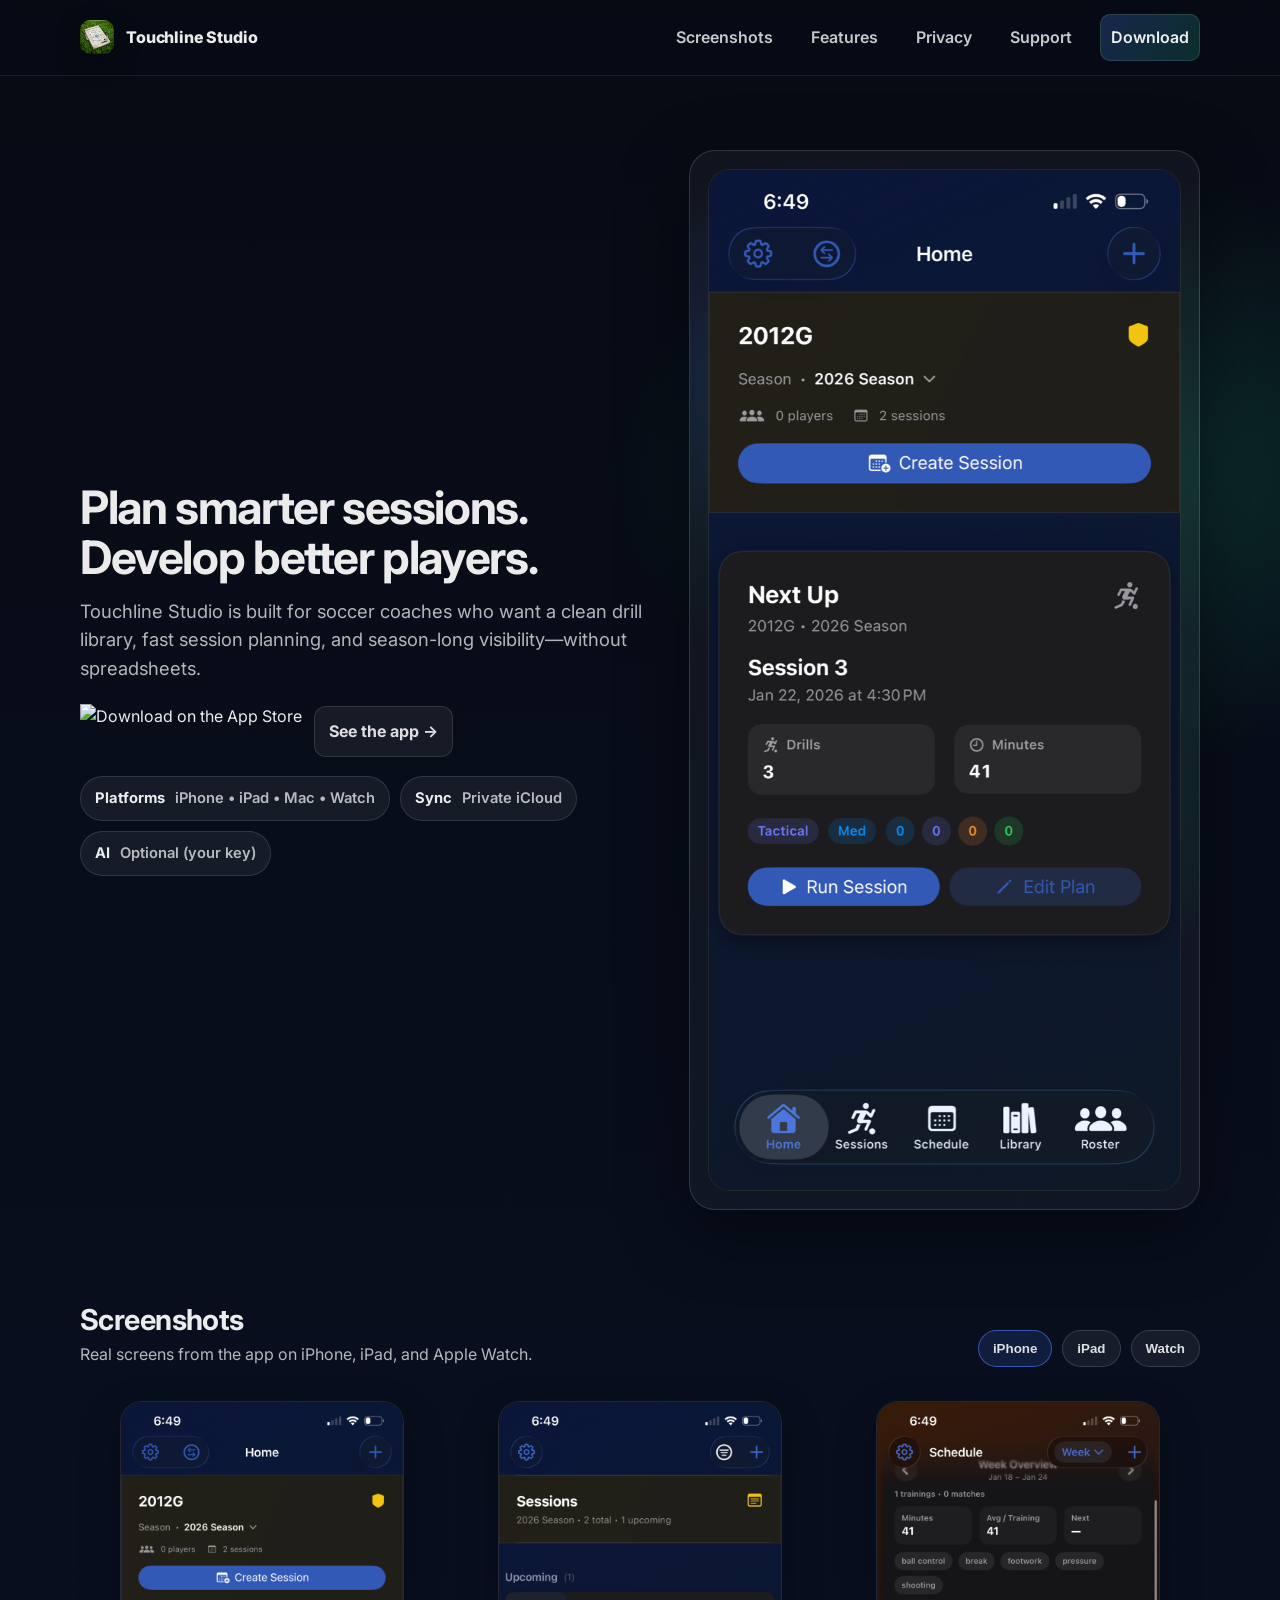
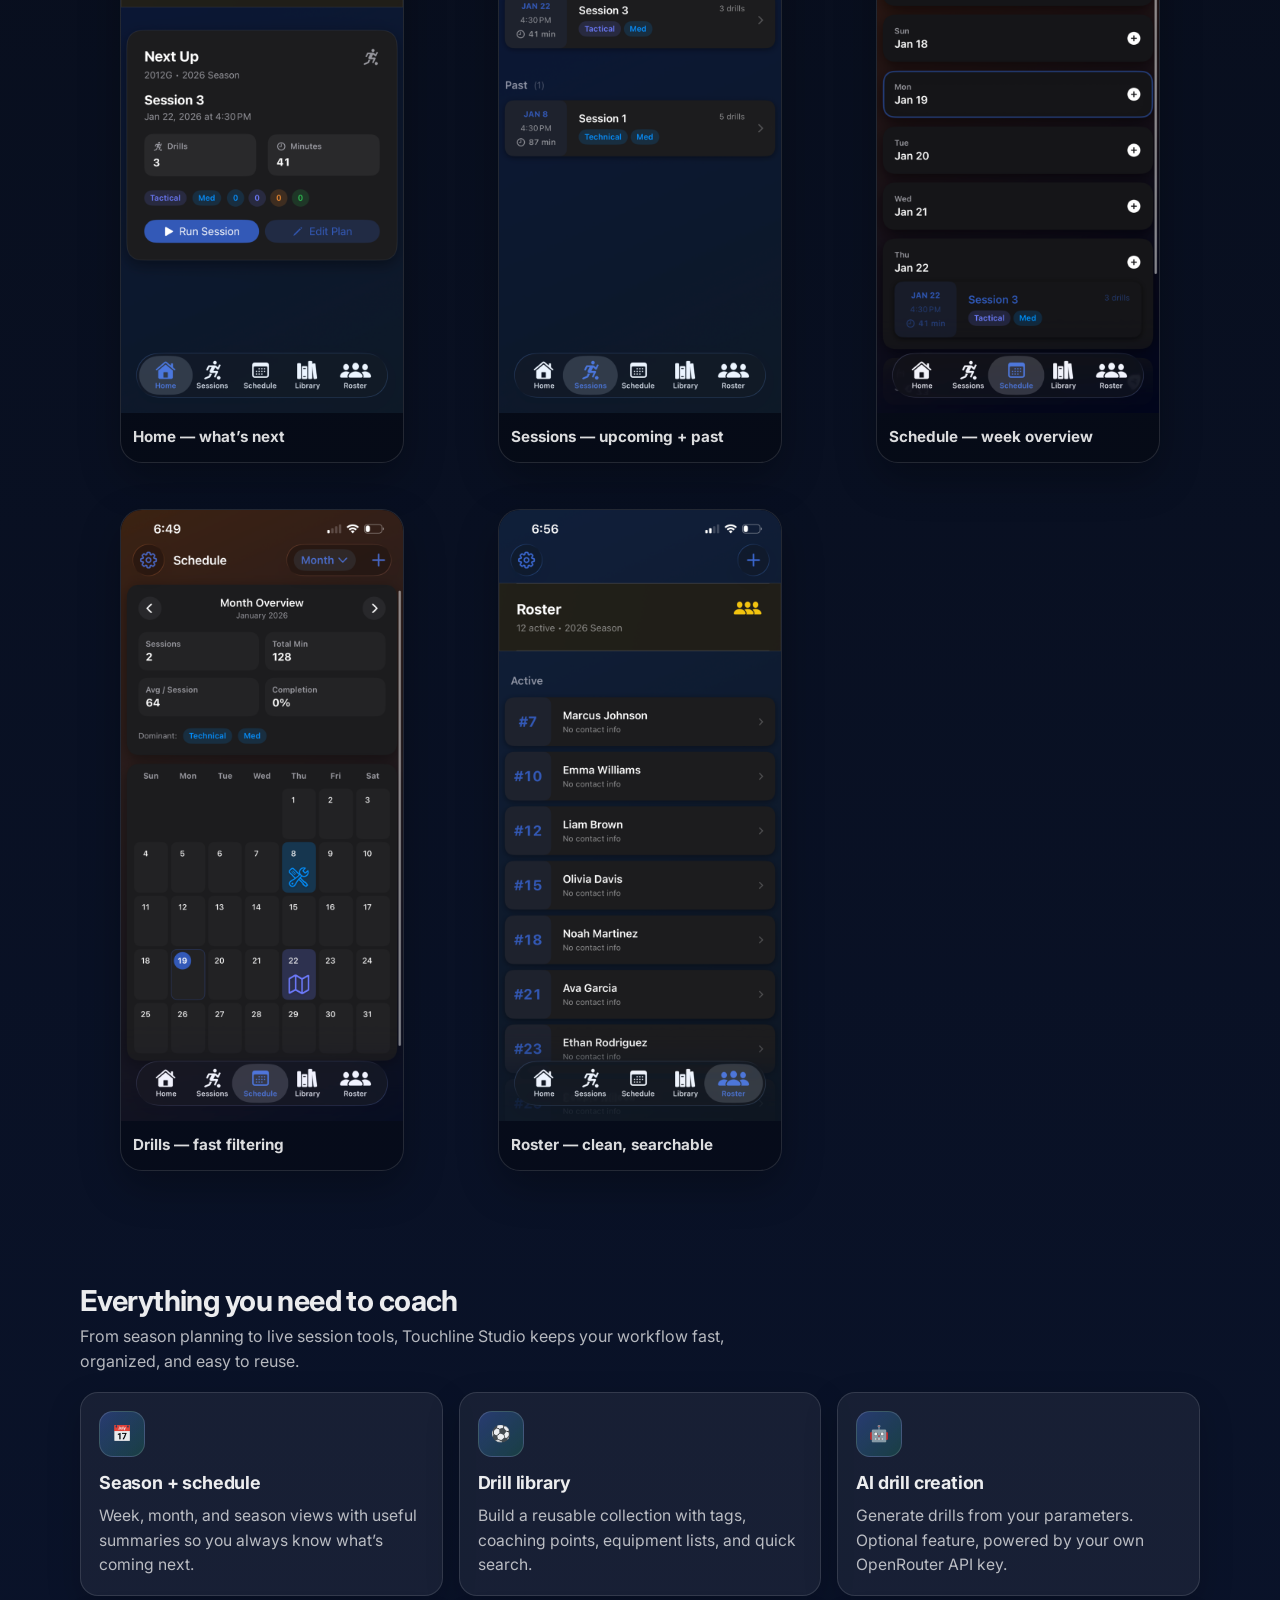
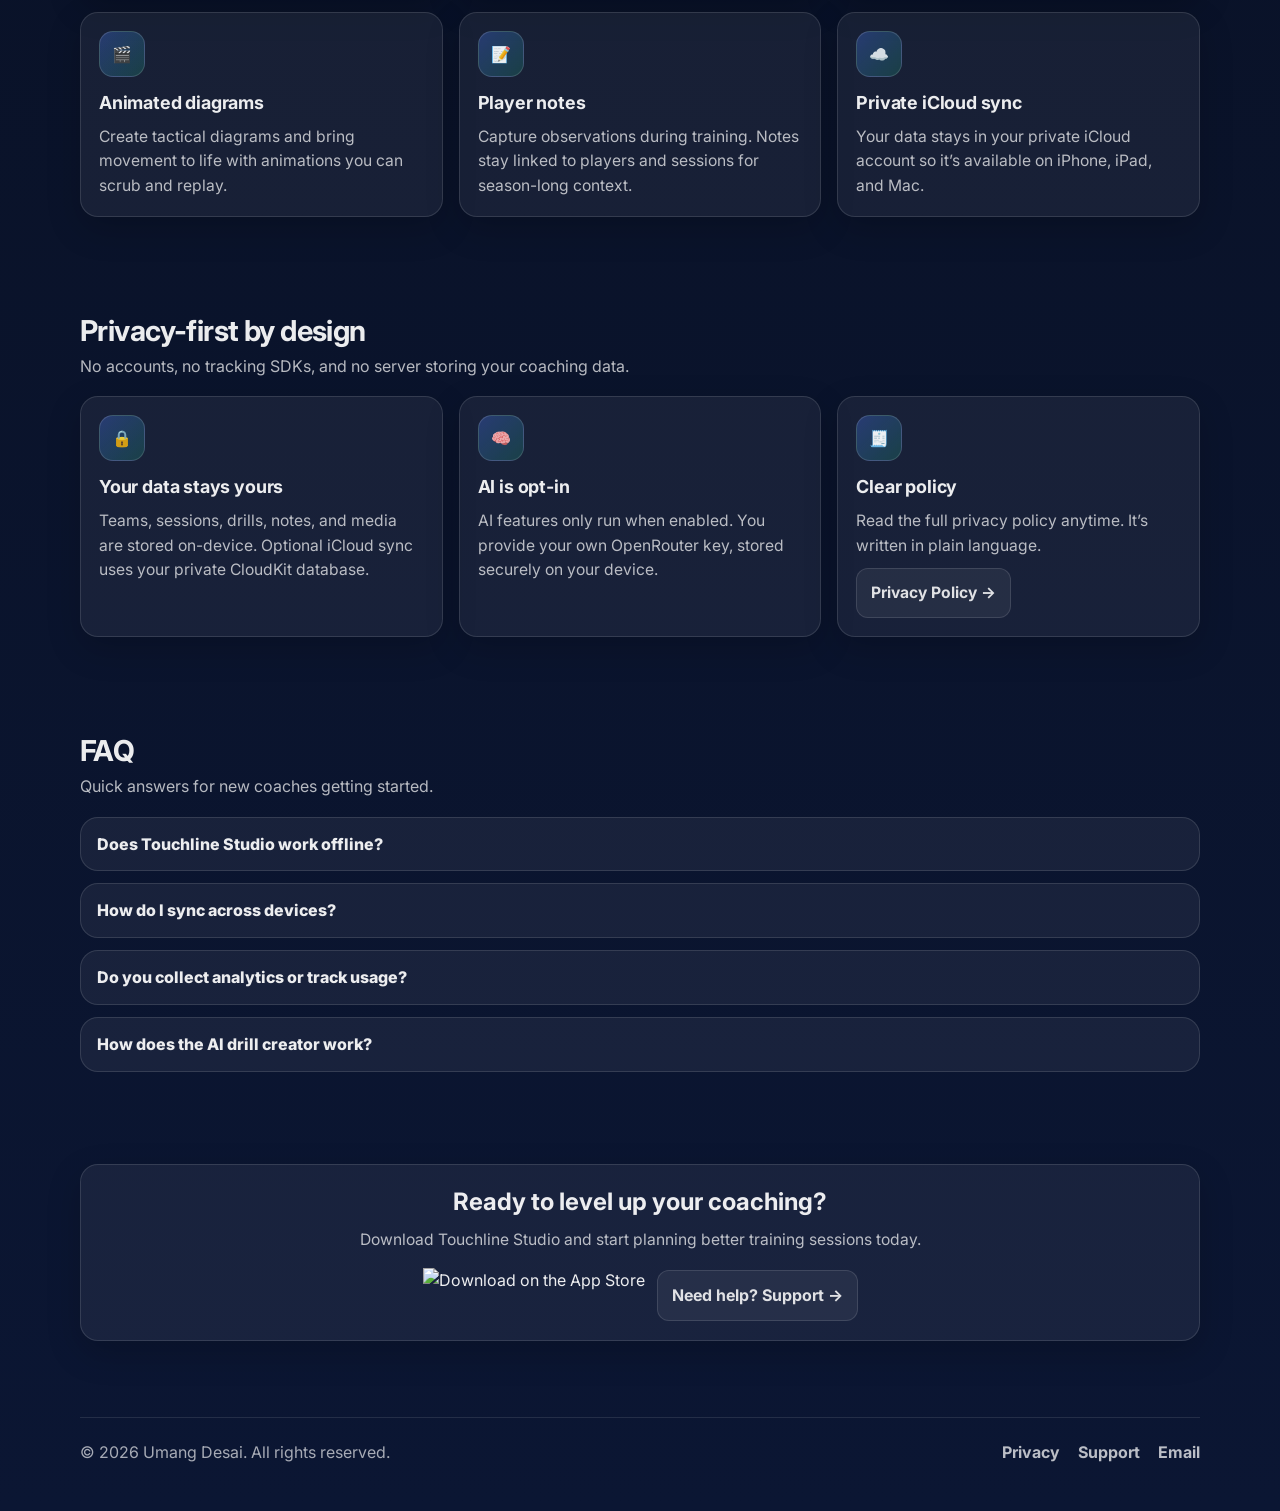
==== docs/index.html @ f9b6e3c5 "Update Touchline Studio marketing site" ====
<!DOCTYPE html>
<html lang="en">
<head>
    <meta charset="UTF-8">
    <meta name="viewport" content="width=device-width, initial-scale=1.0">
    <title>Touchline Studio — Soccer Coaching Planner</title>
    <meta name="description" content="Touchline Studio is the coaching companion for soccer sessions and season planning: drill library, AI drill creation, animated diagrams, iCloud sync, and player notes.">
    <meta name="theme-color" content="#070b14">
    <meta name="apple-itunes-app" content="app-id=6740043775">

    <meta property="og:title" content="Touchline Studio — Soccer Coaching Planner">
    <meta property="og:description" content="Plan sessions, build a drill library, generate drills with AI, and track player development across the season.">
    <meta property="og:type" content="website">
    <meta property="og:image" content="assets/screenshots/iphone-home.png">
    <meta name="twitter:card" content="summary_large_image">

    <link rel="icon" href="assets/icons/app-icon.png" type="image/png">
    <link rel="apple-touch-icon" href="assets/icons/app-icon.png">

    <link rel="preconnect" href="https://fonts.googleapis.com">
    <link rel="preconnect" href="https://fonts.gstatic.com" crossorigin>
    <link href="https://fonts.googleapis.com/css2?family=Inter:wght@400;500;600;700&display=swap" rel="stylesheet">
    <link rel="stylesheet" href="assets/site.css">
    <script defer src="assets/site.js"></script>

    <script type="application/ld+json">
        {
            "@context": "https://schema.org",
            "@type": "MobileApplication",
            "name": "Touchline Studio",
            "operatingSystem": "iOS, iPadOS, macOS, watchOS",
            "applicationCategory": "SportsApplication",
            "downloadUrl": "https://apps.apple.com/app/touchline-studio/id6740043775",
            "supportUrl": "support.html",
            "privacyPolicy": "privacy.html",
            "screenshot": [
                "assets/screenshots/iphone-home.png",
                "assets/screenshots/iphone-sessions.png",
                "assets/screenshots/iphone-schedule.png",
                "assets/screenshots/iphone-library.png",
                "assets/screenshots/iphone-roster.png",
                "assets/screenshots/ipad-home.png",
                "assets/screenshots/watch.png"
            ]
        }
    </script>
</head>
<body>
    <header class="site-header">
        <div class="container">
            <a href="index.html" class="brand">
                <img src="assets/icons/app-icon.png" alt="Touchline Studio app icon">
                <span>Touchline Studio</span>
            </a>
            <nav class="nav" aria-label="Primary">
                <a href="#screenshots">Screenshots</a>
                <a href="#features">Features</a>
                <a href="#privacy">Privacy</a>
                <a href="support.html">Support</a>
                <a class="cta-link" href="https://apps.apple.com/app/touchline-studio/id6740043775">Download</a>
            </nav>
        </div>
    </header>

    <main>
        <section class="hero">
            <div class="container">
                <div class="hero-grid">
                    <div>
                        <h1>Plan smarter sessions.<br>Develop better players.</h1>
                        <p class="lead">Touchline Studio is built for soccer coaches who want a clean drill library, fast session planning, and season-long visibility—without spreadsheets.</p>
                        <div class="hero-actions">
                            <a class="store-badge" href="https://apps.apple.com/app/touchline-studio/id6740043775">
                                <img src="https://developer.apple.com/assets/elements/badges/download-on-the-app-store.svg" alt="Download on the App Store">
                            </a>
                            <a class="secondary-link" href="#screenshots">See the app →</a>
                        </div>
                        <div class="hero-meta" aria-label="Availability">
                            <span class="pill"><strong>Platforms</strong> iPhone • iPad • Mac • Watch</span>
                            <span class="pill"><strong>Sync</strong> Private iCloud</span>
                            <span class="pill"><strong>AI</strong> Optional (your key)</span>
                        </div>
                    </div>
                    <div class="hero-visual" aria-label="App preview">
                        <div class="frame">
                            <img src="assets/screenshots/iphone-home.png" alt="Touchline Studio Home screen screenshot" loading="eager">
                        </div>
                    </div>
                </div>
            </div>
        </section>

        <section class="section" id="screenshots">
            <div class="container">
                <div class="section-header">
                    <div>
                        <h2>Screenshots</h2>
                        <p>Real screens from the app on iPhone, iPad, and Apple Watch.</p>
                    </div>
                    <div class="tabs" role="tablist" aria-label="Screenshot device tabs">
                        <button class="tab-btn" data-tab-button="iphone" role="tab" aria-selected="true">iPhone</button>
                        <button class="tab-btn" data-tab-button="ipad" role="tab" aria-selected="false">iPad</button>
                        <button class="tab-btn" data-tab-button="watch" role="tab" aria-selected="false">Watch</button>
                    </div>
                </div>

                <div class="tab-panel active" data-tab-panel="iphone" role="tabpanel">
                    <div class="shot-row">
                        <figure class="shot">
                            <img src="assets/screenshots/iphone-home.png" alt="Home: what's next and quick actions" loading="lazy">
                            <figcaption>Home — what’s next</figcaption>
                        </figure>
                        <figure class="shot">
                            <img src="assets/screenshots/iphone-sessions.png" alt="Sessions list grouped by upcoming and past" loading="lazy">
                            <figcaption>Sessions — upcoming + past</figcaption>
                        </figure>
                        <figure class="shot">
                            <img src="assets/screenshots/iphone-schedule.png" alt="Schedule week view with training overview" loading="lazy">
                            <figcaption>Schedule — week overview</figcaption>
                        </figure>
                        <figure class="shot">
                            <img src="assets/screenshots/iphone-library.png" alt="Drills library with tag filtering" loading="lazy">
                            <figcaption>Drills — fast filtering</figcaption>
                        </figure>
                        <figure class="shot">
                            <img src="assets/screenshots/iphone-roster.png" alt="Roster list with jersey badges" loading="lazy">
                            <figcaption>Roster — clean, searchable</figcaption>
                        </figure>
                    </div>
                </div>

                <div class="tab-panel" data-tab-panel="ipad" role="tabpanel">
                    <div class="shot-row">
                        <figure class="shot">
                            <img src="assets/screenshots/ipad-home.png" alt="iPad Home with Next Up session card" loading="lazy">
                            <figcaption>iPad — great for planning</figcaption>
                        </figure>
                    </div>
                </div>

                <div class="tab-panel" data-tab-panel="watch" role="tabpanel">
                    <div class="shot-row">
                        <figure class="shot">
                            <img src="assets/screenshots/watch.png" alt="Apple Watch session timer screen" loading="lazy">
                            <figcaption>Watch — stay on time</figcaption>
                        </figure>
                    </div>
                </div>
            </div>
        </section>

        <section class="section" id="features">
            <div class="container">
                <div class="section-header">
                    <div>
                        <h2>Everything you need to coach</h2>
                        <p>From season planning to live session tools, Touchline Studio keeps your workflow fast, organized, and easy to reuse.</p>
                    </div>
                </div>

                <div class="grid cols-3">
                    <div class="card">
                        <div class="icon">📅</div>
                        <h3>Season + schedule</h3>
                        <p>Week, month, and season views with useful summaries so you always know what’s coming next.</p>
                    </div>
                    <div class="card">
                        <div class="icon">⚽</div>
                        <h3>Drill library</h3>
                        <p>Build a reusable collection with tags, coaching points, equipment lists, and quick search.</p>
                    </div>
                    <div class="card">
                        <div class="icon">🤖</div>
                        <h3>AI drill creation</h3>
                        <p>Generate drills from your parameters. Optional feature, powered by your own OpenRouter API key.</p>
                    </div>
                    <div class="card">
                        <div class="icon">🎬</div>
                        <h3>Animated diagrams</h3>
                        <p>Create tactical diagrams and bring movement to life with animations you can scrub and replay.</p>
                    </div>
                    <div class="card">
                        <div class="icon">📝</div>
                        <h3>Player notes</h3>
                        <p>Capture observations during training. Notes stay linked to players and sessions for season-long context.</p>
                    </div>
                    <div class="card">
                        <div class="icon">☁️</div>
                        <h3>Private iCloud sync</h3>
                        <p>Your data stays in your private iCloud account so it’s available on iPhone, iPad, and Mac.</p>
                    </div>
                </div>
            </div>
        </section>

        <section class="section" id="privacy">
            <div class="container">
                <div class="section-header">
                    <div>
                        <h2>Privacy-first by design</h2>
                        <p>No accounts, no tracking SDKs, and no server storing your coaching data.</p>
                    </div>
                </div>

                <div class="grid cols-3">
                    <div class="card">
                        <div class="icon">🔒</div>
                        <h3>Your data stays yours</h3>
                        <p>Teams, sessions, drills, notes, and media are stored on-device. Optional iCloud sync uses your private CloudKit database.</p>
                    </div>
                    <div class="card">
                        <div class="icon">🧠</div>
                        <h3>AI is opt‑in</h3>
                        <p>AI features only run when enabled. You provide your own OpenRouter key, stored securely on your device.</p>
                    </div>
                    <div class="card">
                        <div class="icon">🧾</div>
                        <h3>Clear policy</h3>
                        <p>Read the full privacy policy anytime. It’s written in plain language.</p>
                        <p style="margin-top: 10px;"><a class="secondary-link" href="privacy.html">Privacy Policy →</a></p>
                    </div>
                </div>
            </div>
        </section>

        <section class="section" id="faq">
            <div class="container">
                <div class="section-header">
                    <div>
                        <h2>FAQ</h2>
                        <p>Quick answers for new coaches getting started.</p>
                    </div>
                </div>

                <div class="faq">
                    <details>
                        <summary>Does Touchline Studio work offline?</summary>
                        <p>Yes. Core features work fully offline. Internet is only needed for AI drill generation.</p>
                    </details>
                    <details>
                        <summary>How do I sync across devices?</summary>
                        <p>Enable iCloud for Touchline Studio in iOS Settings → your Apple ID → iCloud → Apps Using iCloud.</p>
                    </details>
                    <details>
                        <summary>Do you collect analytics or track usage?</summary>
                        <p>No. Touchline Studio does not include analytics SDKs or tracking pixels.</p>
                    </details>
                    <details>
                        <summary>How does the AI drill creator work?</summary>
                        <p>You choose a model and provide your own OpenRouter API key. Only the drill parameters you enter are sent to the AI service.</p>
                    </details>
                </div>
            </div>
        </section>

        <section class="section" id="download">
            <div class="container">
                <div class="card" style="text-align: center;">
                    <h2 style="margin: 0 0 8px;">Ready to level up your coaching?</h2>
                    <p style="margin: 0 0 16px; color: rgba(255,255,255,0.70);">Download Touchline Studio and start planning better training sessions today.</p>
                    <div class="hero-actions" style="justify-content: center;">
                        <a class="store-badge" href="https://apps.apple.com/app/touchline-studio/id6740043775">
                            <img src="https://developer.apple.com/assets/elements/badges/download-on-the-app-store.svg" alt="Download on the App Store">
                        </a>
                        <a class="secondary-link" href="support.html">Need help? Support →</a>
                    </div>
                </div>
            </div>
        </section>
    </main>

    <footer class="footer">
        <div class="container">
            <span>&copy; 2026 Umang Desai. All rights reserved.</span>
            <div>
                <a href="privacy.html">Privacy</a>
                <a href="support.html">Support</a>
                <a href="mailto:touchlinestudio@umangdesai.com">Email</a>
            </div>
        </div>
    </footer>
</body>
</html>
---- docs/assets/site.css ----
:root {
  --bg: #070b14;
  --bg2: #0b1633;
  --border: rgba(255, 255, 255, 0.12);
  --text: rgba(255, 255, 255, 0.92);
  --text-muted: rgba(255, 255, 255, 0.70);
  --shadow: 0 20px 70px rgba(0, 0, 0, 0.45);
  --radius-lg: 18px;
  --container: 1120px;
}

* {
  box-sizing: border-box;
}

html,
body {
  margin: 0;
  padding: 0;
}

body {
  font-family: Inter, -apple-system, BlinkMacSystemFont, "Segoe UI", Roboto, sans-serif;
  color: var(--text);
  background: radial-gradient(1200px 500px at 30% -10%, rgba(77, 124, 255, 0.35), transparent 60%),
    radial-gradient(800px 500px at 85% 10%, rgba(32, 210, 143, 0.18), transparent 60%),
    linear-gradient(180deg, var(--bg) 0%, var(--bg2) 100%);
  line-height: 1.55;
}

a {
  color: inherit;
  text-decoration: none;
}

img {
  max-width: 100%;
  display: block;
}

.container {
  width: min(var(--container), calc(100% - 48px));
  margin: 0 auto;
}

.pill {
  display: inline-flex;
  align-items: center;
  gap: 10px;
  padding: 10px 14px;
  border-radius: 999px;
  background: rgba(255, 255, 255, 0.06);
  border: 1px solid var(--border);
  color: var(--text-muted);
  font-weight: 600;
  font-size: 0.92rem;
}

.pill strong {
  color: var(--text);
}

/* Header */
.site-header {
  position: sticky;
  top: 0;
  z-index: 10;
  background: rgba(7, 11, 20, 0.75);
  backdrop-filter: blur(14px);
  border-bottom: 1px solid rgba(255, 255, 255, 0.08);
}

.site-header .container {
  display: flex;
  align-items: center;
  justify-content: space-between;
  padding: 14px 0;
  gap: 16px;
}

.brand {
  display: inline-flex;
  align-items: center;
  gap: 12px;
  font-weight: 800;
  letter-spacing: -0.01em;
}

.brand img {
  width: 34px;
  height: 34px;
  border-radius: 10px;
  box-shadow: 0 8px 24px rgba(0, 0, 0, 0.35);
}

.nav {
  display: flex;
  gap: 18px;
  align-items: center;
  flex-wrap: wrap;
  justify-content: flex-end;
}

.nav a {
  color: rgba(255, 255, 255, 0.78);
  font-weight: 600;
  padding: 10px 10px;
  border-radius: 10px;
  transition: background 150ms ease, color 150ms ease;
}

.nav a:hover {
  color: rgba(255, 255, 255, 0.95);
  background: rgba(255, 255, 255, 0.06);
}

.nav .cta-link {
  background: linear-gradient(135deg, rgba(77, 124, 255, 0.25), rgba(32, 210, 143, 0.18));
  border: 1px solid rgba(255, 255, 255, 0.12);
  color: rgba(255, 255, 255, 0.92);
}

.nav .cta-link:hover {
  background: linear-gradient(135deg, rgba(77, 124, 255, 0.35), rgba(32, 210, 143, 0.24));
}

/* Hero */
.hero {
  padding: 74px 0 42px;
}

.hero-grid {
  display: grid;
  grid-template-columns: 1.05fr 0.95fr;
  align-items: center;
  gap: 44px;
}

.hero h1 {
  font-size: clamp(2.1rem, 3.6vw, 3.4rem);
  line-height: 1.08;
  letter-spacing: -0.03em;
  margin: 0 0 14px;
}

.hero p.lead {
  margin: 0 0 22px;
  font-size: 1.15rem;
  color: var(--text-muted);
  max-width: 54ch;
}

.hero-actions {
  display: flex;
  flex-wrap: wrap;
  gap: 12px;
  align-items: center;
  margin: 16px 0 0;
}

.store-badge img {
  height: 54px;
  width: auto;
}

.secondary-link {
  display: inline-flex;
  align-items: center;
  gap: 10px;
  padding: 12px 14px;
  border-radius: 12px;
  border: 1px solid var(--border);
  background: rgba(255, 255, 255, 0.06);
  color: rgba(255, 255, 255, 0.86);
  font-weight: 700;
}

.secondary-link:hover {
  background: rgba(255, 255, 255, 0.09);
}

.hero-meta {
  margin-top: 18px;
  display: flex;
  flex-wrap: wrap;
  gap: 10px;
}

.hero-visual {
  position: relative;
  border-radius: 26px;
  border: 1px solid rgba(255, 255, 255, 0.14);
  background: radial-gradient(500px 340px at 30% 20%, rgba(77, 124, 255, 0.18), transparent 60%),
    radial-gradient(420px 320px at 70% 60%, rgba(32, 210, 143, 0.14), transparent 60%),
    rgba(255, 255, 255, 0.04);
  box-shadow: var(--shadow);
  padding: 18px;
}

.hero-visual .frame {
  border-radius: 22px;
  overflow: hidden;
  border: 1px solid rgba(255, 255, 255, 0.10);
  background: rgba(0, 0, 0, 0.35);
}

.hero-visual img {
  width: 100%;
  height: auto;
}

/* Sections */
.section {
  padding: 46px 0;
}

.section-header {
  display: flex;
  justify-content: space-between;
  gap: 18px;
  align-items: flex-end;
  margin-bottom: 18px;
}

.section-header h2 {
  margin: 0;
  font-size: 1.8rem;
  letter-spacing: -0.02em;
}

.section-header p {
  margin: 0;
  color: var(--text-muted);
  max-width: 70ch;
}

.grid {
  display: grid;
  gap: 16px;
}

.grid.cols-3 {
  grid-template-columns: repeat(3, minmax(0, 1fr));
}

.grid.cols-2 {
  grid-template-columns: repeat(2, minmax(0, 1fr));
}

.card {
  background: rgba(255, 255, 255, 0.06);
  border: 1px solid rgba(255, 255, 255, 0.12);
  border-radius: var(--radius-lg);
  padding: 18px;
  box-shadow: 0 12px 34px rgba(0, 0, 0, 0.18);
}

.button {
  display: inline-flex;
  align-items: center;
  justify-content: center;
  gap: 10px;
  padding: 12px 14px;
  border-radius: 12px;
  border: 1px solid rgba(255, 255, 255, 0.14);
  background: linear-gradient(135deg, rgba(77, 124, 255, 0.25), rgba(32, 210, 143, 0.18));
  color: rgba(255, 255, 255, 0.92);
  font-weight: 800;
}

.button:hover {
  background: linear-gradient(135deg, rgba(77, 124, 255, 0.35), rgba(32, 210, 143, 0.24));
}

.card h3 {
  margin: 12px 0 8px;
  font-size: 1.12rem;
  letter-spacing: -0.01em;
}

.card p {
  margin: 0;
  color: var(--text-muted);
  font-size: 0.98rem;
}

.icon {
  width: 46px;
  height: 46px;
  border-radius: 14px;
  display: grid;
  place-items: center;
  background: linear-gradient(135deg, rgba(77, 124, 255, 0.30), rgba(32, 210, 143, 0.18));
  border: 1px solid rgba(255, 255, 255, 0.14);
}

/* Screenshots */
.tabs {
  display: flex;
  gap: 10px;
  flex-wrap: wrap;
}

.tab-btn {
  appearance: none;
  border: 1px solid rgba(255, 255, 255, 0.14);
  background: rgba(255, 255, 255, 0.06);
  color: rgba(255, 255, 255, 0.86);
  font-weight: 800;
  padding: 10px 14px;
  border-radius: 999px;
  cursor: pointer;
  transition: background 150ms ease, border-color 150ms ease;
}

.tab-btn:hover {
  background: rgba(255, 255, 255, 0.09);
}

.tab-btn[aria-selected="true"] {
  border-color: rgba(77, 124, 255, 0.6);
  background: rgba(77, 124, 255, 0.14);
}

.tab-panel {
  display: none;
  margin-top: 16px;
}

.tab-panel.active {
  display: block;
}

.shot-row {
  display: grid;
  gap: 14px;
  grid-template-columns: repeat(3, minmax(0, 1fr));
}

.shot {
  border-radius: 22px;
  overflow: hidden;
  border: 1px solid rgba(255, 255, 255, 0.12);
  background: rgba(0, 0, 0, 0.30);
  box-shadow: 0 16px 40px rgba(0, 0, 0, 0.28);
}

.shot img {
  width: 100%;
  height: auto;
}

.shot figcaption {
  padding: 12px 12px 14px;
  font-weight: 700;
  color: rgba(255, 255, 255, 0.86);
  font-size: 0.95rem;
}

/* FAQ */
.faq {
  display: grid;
  gap: 12px;
}

details {
  border-radius: var(--radius-lg);
  border: 1px solid rgba(255, 255, 255, 0.12);
  background: rgba(255, 255, 255, 0.06);
  padding: 14px 16px;
}

summary {
  cursor: pointer;
  font-weight: 800;
  list-style: none;
}

summary::-webkit-details-marker {
  display: none;
}

details p {
  margin: 10px 0 0;
  color: var(--text-muted);
}

/* Page + content */
.page-hero {
  padding: 52px 0 26px;
}

.page-hero h1 {
  margin: 0 0 10px;
  font-size: 2.2rem;
  letter-spacing: -0.02em;
}

.page-hero p {
  margin: 0;
  color: var(--text-muted);
}

.content {
  background: rgba(255, 255, 255, 0.06);
  border: 1px solid rgba(255, 255, 255, 0.12);
  border-radius: var(--radius-lg);
  padding: 26px;
  box-shadow: 0 16px 44px rgba(0, 0, 0, 0.22);
}

.content h2 {
  margin: 26px 0 10px;
  color: rgba(255, 255, 255, 0.92);
  letter-spacing: -0.01em;
}

.content h2:first-child {
  margin-top: 0;
}

.content p,
.content li {
  color: var(--text-muted);
}

.content ul {
  margin: 10px 0 0;
  padding-left: 18px;
}

/* Footer */
.footer {
  padding: 30px 0 46px;
  color: rgba(255, 255, 255, 0.64);
}

.footer .container {
  display: flex;
  align-items: center;
  justify-content: space-between;
  gap: 12px;
  flex-wrap: wrap;
  border-top: 1px solid rgba(255, 255, 255, 0.10);
  padding-top: 22px;
}

.footer a {
  color: rgba(255, 255, 255, 0.72);
  font-weight: 700;
  margin-left: 14px;
}

.footer a:hover {
  color: rgba(255, 255, 255, 0.92);
}

@media (max-width: 920px) {
  .hero-grid {
    grid-template-columns: 1fr;
  }

  .grid.cols-3 {
    grid-template-columns: 1fr;
  }

  .grid.cols-2 {
    grid-template-columns: 1fr;
  }

  .shot-row {
    grid-template-columns: 1fr;
  }
}

@media (max-width: 520px) {
  .container {
    width: min(var(--container), calc(100% - 32px));
  }

  .nav {
    justify-content: center;
  }
}
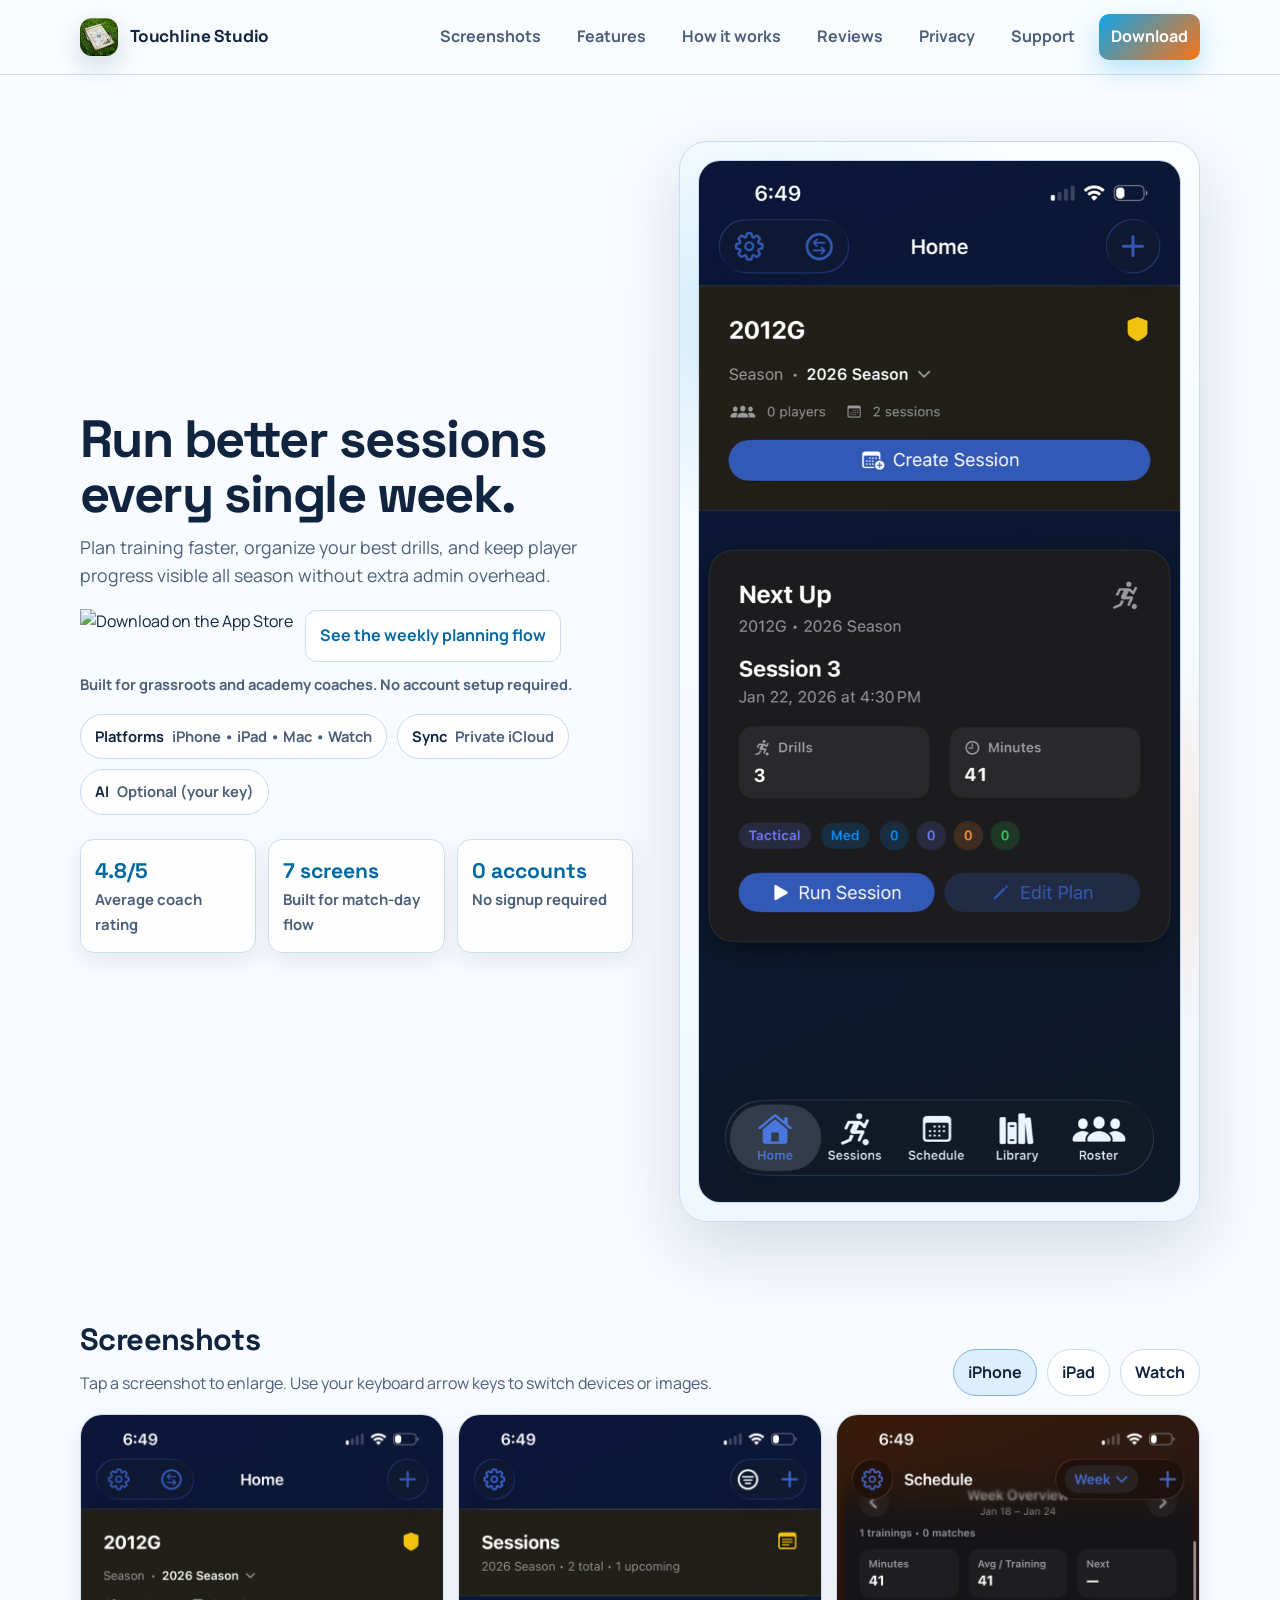
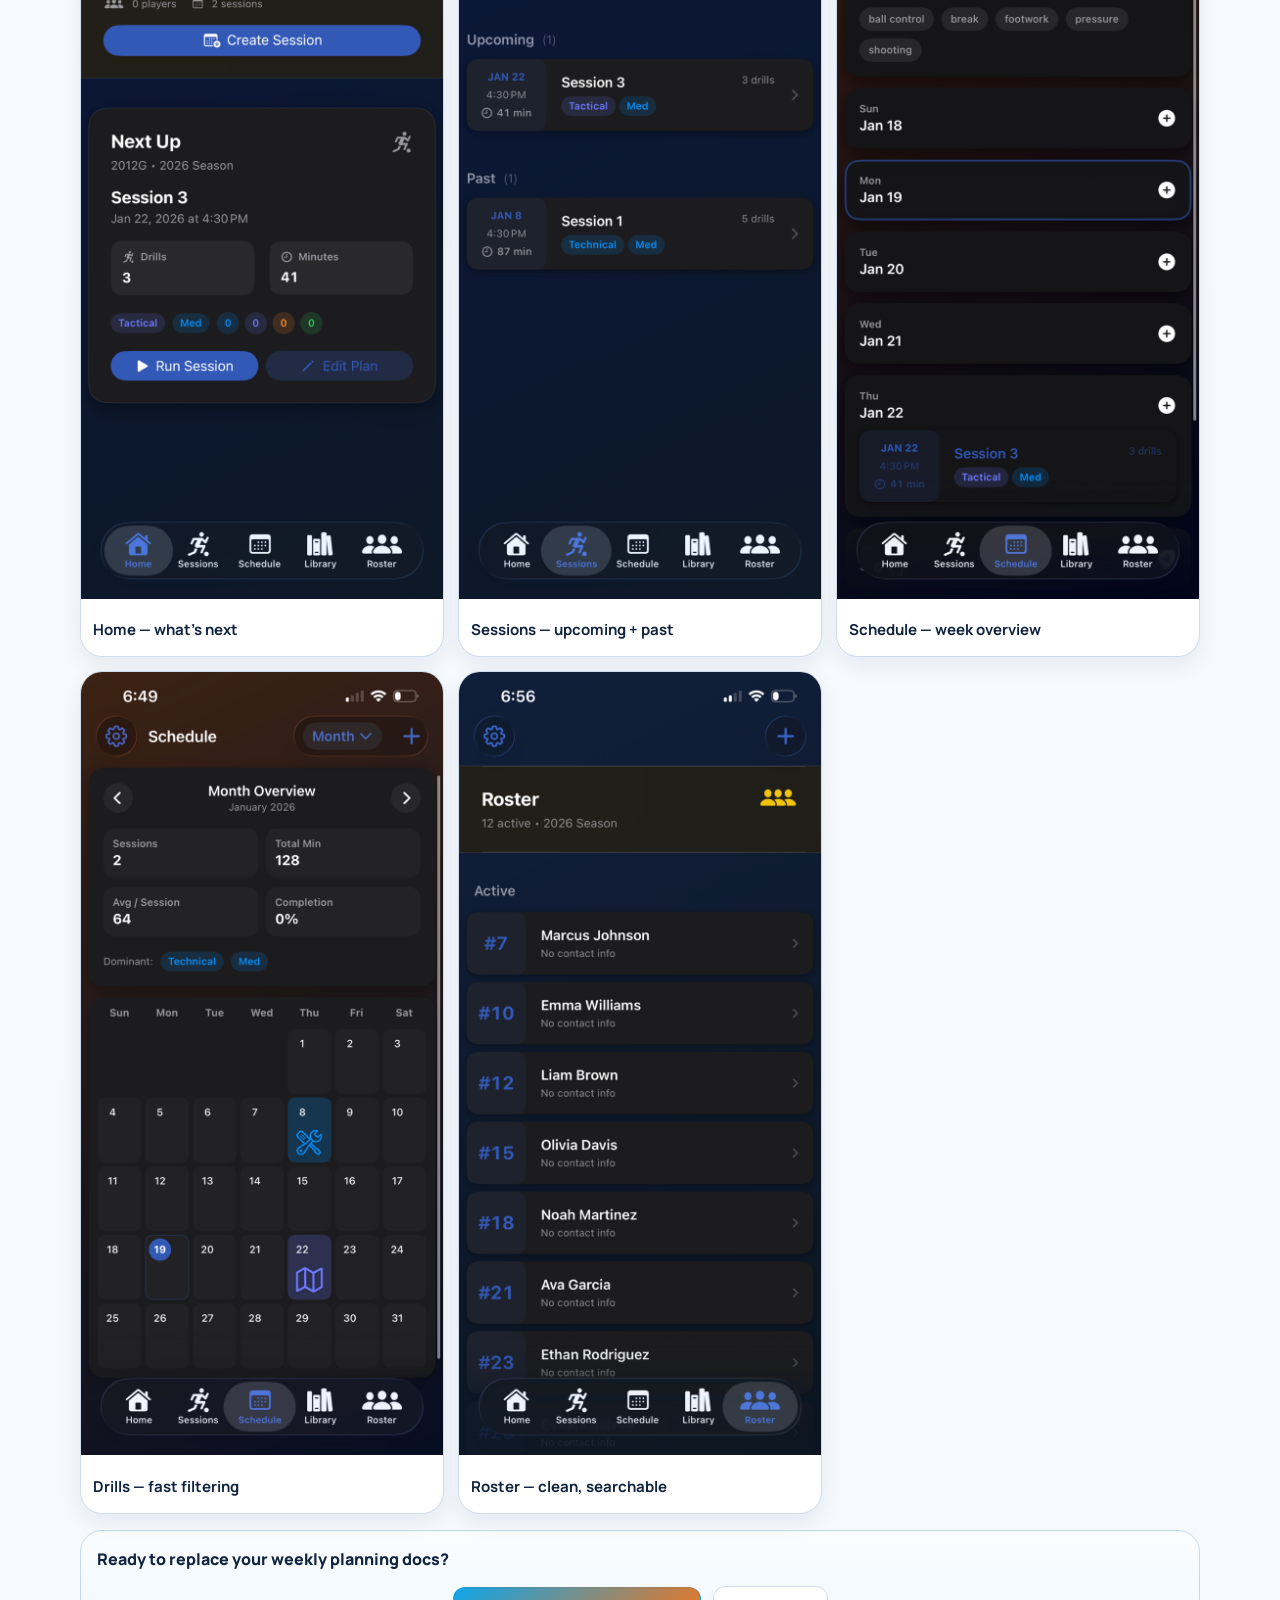
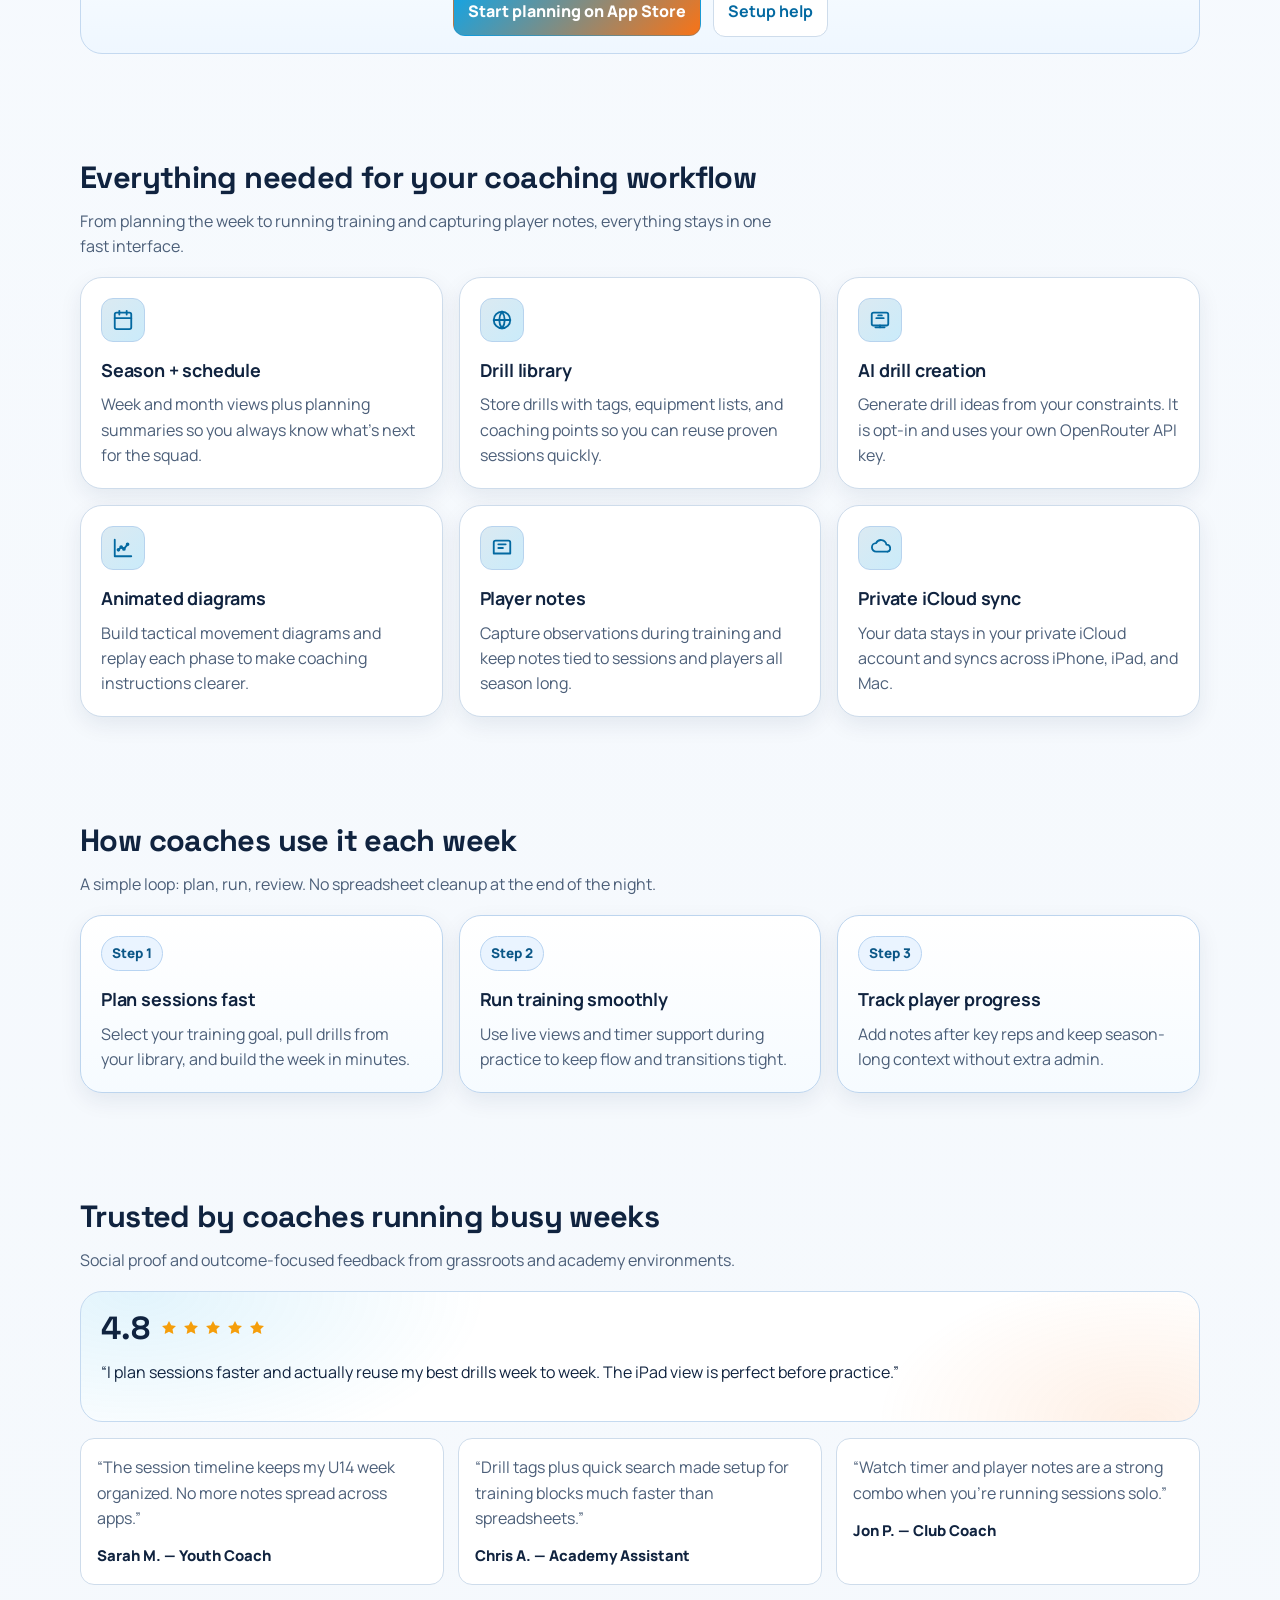
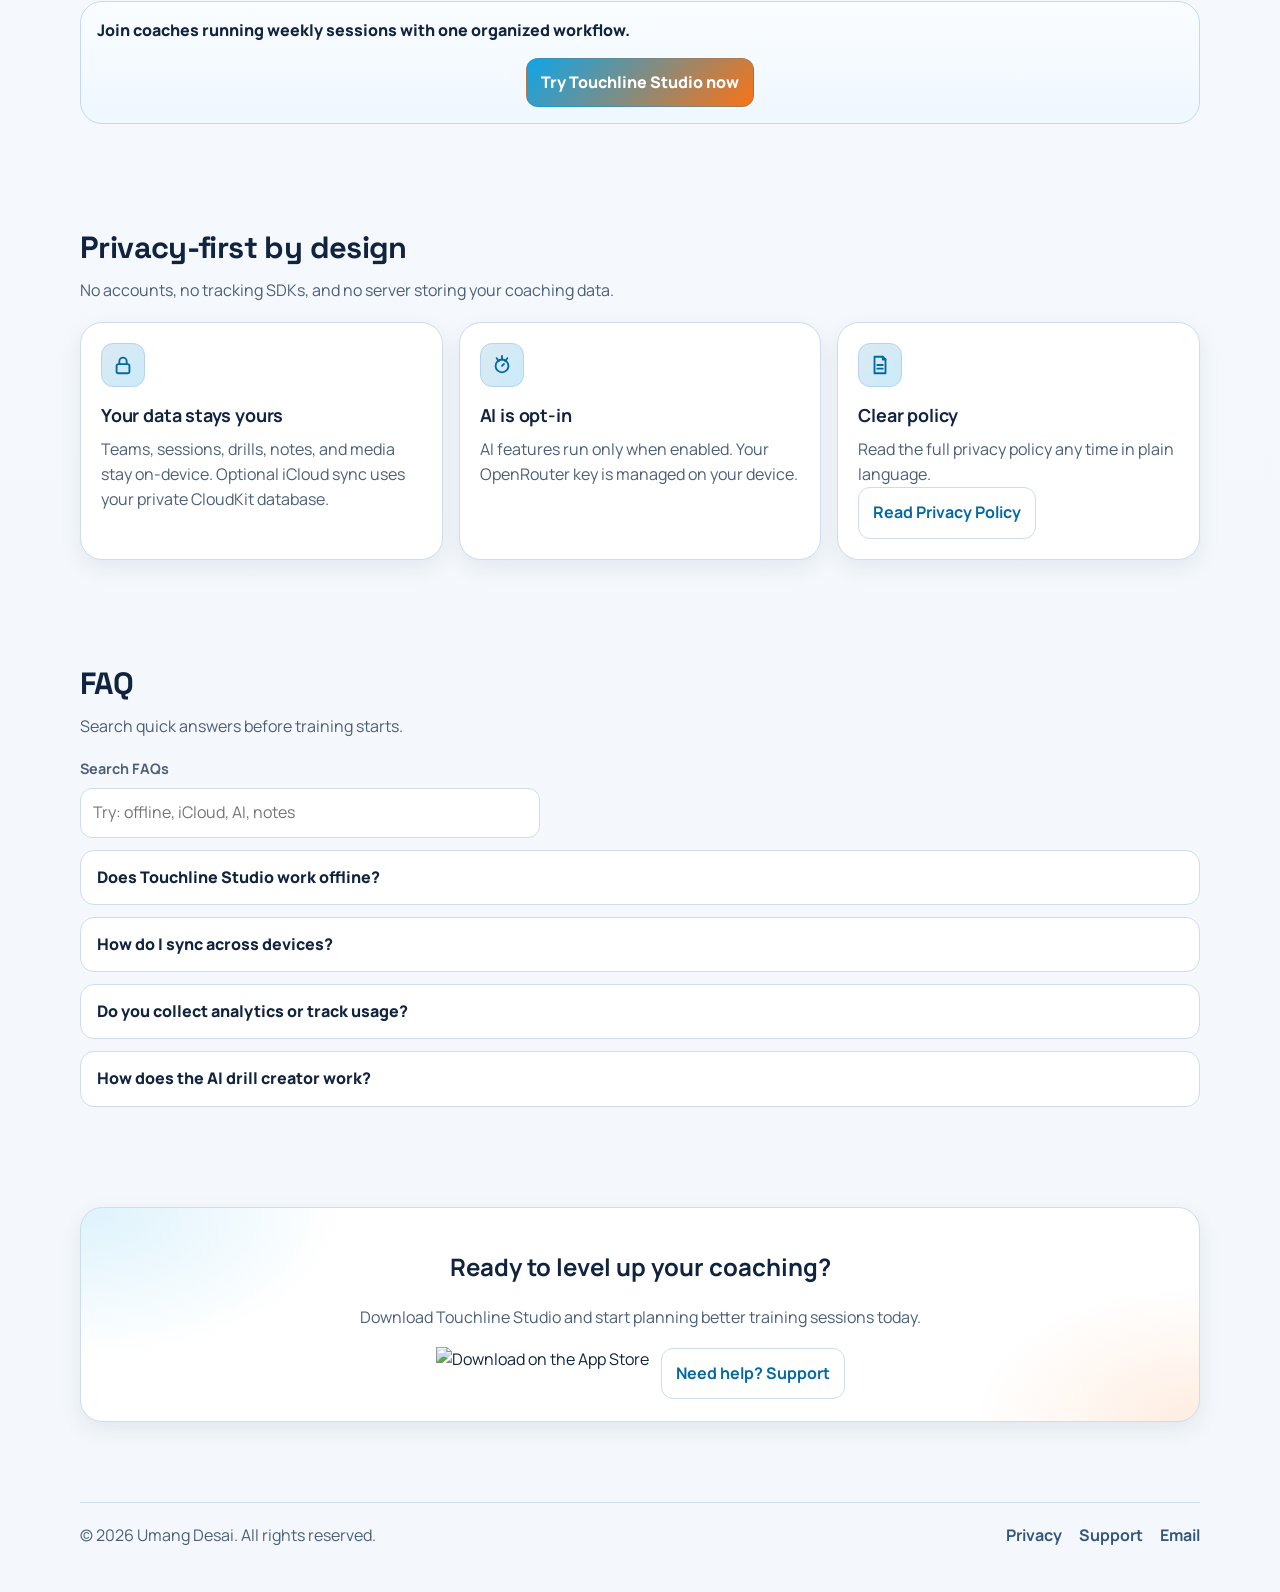
==== commit 304ba3f0: "Revamp website UX and update App Store links" ====
--- a/docs/index.html
+++ b/docs/index.html
@@ -5,8 +5,8 @@
     <meta name="viewport" content="width=device-width, initial-scale=1.0">
     <title>Touchline Studio — Soccer Coaching Planner</title>
     <meta name="description" content="Touchline Studio is the coaching companion for soccer sessions and season planning: drill library, AI drill creation, animated diagrams, iCloud sync, and player notes.">
-    <meta name="theme-color" content="#070b14">
-    <meta name="apple-itunes-app" content="app-id=6740043775">
+    <meta name="theme-color" content="#f4f8fc">
+    <meta name="apple-itunes-app" content="app-id=6757970508">
 
     <meta property="og:title" content="Touchline Studio — Soccer Coaching Planner">
     <meta property="og:description" content="Plan sessions, build a drill library, generate drills with AI, and track player development across the season.">
@@ -19,7 +19,7 @@
 
     <link rel="preconnect" href="https://fonts.googleapis.com">
     <link rel="preconnect" href="https://fonts.gstatic.com" crossorigin>
-    <link href="https://fonts.googleapis.com/css2?family=Inter:wght@400;500;600;700&display=swap" rel="stylesheet">
+    <link href="https://fonts.googleapis.com/css2?family=Manrope:wght@400;500;700;800&amp;family=Space+Grotesk:wght@500;700&amp;display=swap" rel="stylesheet">
     <link rel="stylesheet" href="assets/site.css">
     <script defer src="assets/site.js"></script>
 
@@ -30,7 +30,7 @@
             "name": "Touchline Studio",
             "operatingSystem": "iOS, iPadOS, macOS, watchOS",
             "applicationCategory": "SportsApplication",
-            "downloadUrl": "https://apps.apple.com/app/touchline-studio/id6740043775",
+            "downloadUrl": "https://apps.apple.com/app/touchline-studio/id6757970508",
             "supportUrl": "support.html",
             "privacyPolicy": "privacy.html",
             "screenshot": [
@@ -46,41 +46,72 @@
     </script>
 </head>
 <body>
+    <a class="skip-link" href="#main-content">Skip to main content</a>
+
     <header class="site-header">
         <div class="container">
             <a href="index.html" class="brand">
                 <img src="assets/icons/app-icon.png" alt="Touchline Studio app icon">
                 <span>Touchline Studio</span>
             </a>
-            <nav class="nav" aria-label="Primary">
-                <a href="#screenshots">Screenshots</a>
-                <a href="#features">Features</a>
-                <a href="#privacy">Privacy</a>
-                <a href="support.html">Support</a>
-                <a class="cta-link" href="https://apps.apple.com/app/touchline-studio/id6740043775">Download</a>
+
+            <button class="nav-toggle" type="button" data-nav-toggle aria-expanded="false" aria-controls="primary-nav">
+                <span class="sr-only">Toggle navigation menu</span>
+                <svg viewBox="0 0 24 24" fill="none" stroke="currentColor" stroke-width="2" stroke-linecap="round" stroke-linejoin="round" aria-hidden="true">
+                    <path d="M3 6h18"></path>
+                    <path d="M3 12h18"></path>
+                    <path d="M3 18h18"></path>
+                </svg>
+            </button>
+
+            <nav class="nav" id="primary-nav" aria-label="Primary">
+                <a href="#screenshots" data-track="nav_screenshots">Screenshots</a>
+                <a href="#features" data-track="nav_features">Features</a>
+                <a href="#workflow" data-track="nav_workflow">How it works</a>
+                <a href="#reviews" data-track="nav_reviews">Reviews</a>
+                <a href="#privacy" data-track="nav_privacy">Privacy</a>
+                <a href="support.html" data-track="nav_support">Support</a>
+                <a class="cta-link" href="https://apps.apple.com/app/touchline-studio/id6757970508" data-track="nav_download">Download</a>
             </nav>
         </div>
     </header>
 
-    <main>
-        <section class="hero">
+    <main id="main-content">
+        <section class="hero" data-track-view="hero">
             <div class="container">
                 <div class="hero-grid">
                     <div>
-                        <h1>Plan smarter sessions.<br>Develop better players.</h1>
-                        <p class="lead">Touchline Studio is built for soccer coaches who want a clean drill library, fast session planning, and season-long visibility—without spreadsheets.</p>
+                        <h1 data-ab-a="Coach with less admin and more impact." data-ab-b="Run better sessions every single week.">Coach with less admin and more impact.</h1>
+                        <p class="lead" data-ab-a="Touchline Studio helps soccer coaches build sessions quickly, keep drills organized, and track player development through the full season." data-ab-b="Plan training faster, organize your best drills, and keep player progress visible all season without extra admin overhead.">Touchline Studio helps soccer coaches build sessions quickly, keep drills organized, and track player development through the full season.</p>
                         <div class="hero-actions">
-                            <a class="store-badge" href="https://apps.apple.com/app/touchline-studio/id6740043775">
+                            <a class="store-badge" href="https://apps.apple.com/app/touchline-studio/id6757970508" data-track="hero_download">
                                 <img src="https://developer.apple.com/assets/elements/badges/download-on-the-app-store.svg" alt="Download on the App Store">
                             </a>
-                            <a class="secondary-link" href="#screenshots">See the app →</a>
-                        </div>
+                            <a class="secondary-link" href="#screenshots" data-track="hero_preview_screens" data-ab-a="Preview real screens" data-ab-b="See the weekly planning flow">Preview real screens</a>
+                        </div>
+                        <p class="hero-note" data-ab-a="No account setup required. Start planning sessions in minutes." data-ab-b="Built for grassroots and academy coaches. No account setup required.">No account setup required. Start planning sessions in minutes.</p>
                         <div class="hero-meta" aria-label="Availability">
                             <span class="pill"><strong>Platforms</strong> iPhone • iPad • Mac • Watch</span>
                             <span class="pill"><strong>Sync</strong> Private iCloud</span>
                             <span class="pill"><strong>AI</strong> Optional (your key)</span>
                         </div>
-                    </div>
+
+                        <div class="trust-strip" aria-label="Coach outcomes">
+                            <div class="stat-chip">
+                                <span class="value">4.8/5</span>
+                                <span class="label">Average coach rating</span>
+                            </div>
+                            <div class="stat-chip">
+                                <span class="value">7 screens</span>
+                                <span class="label">Built for match-day flow</span>
+                            </div>
+                            <div class="stat-chip">
+                                <span class="value">0 accounts</span>
+                                <span class="label">No signup required</span>
+                            </div>
+                        </div>
+                    </div>
+
                     <div class="hero-visual" aria-label="App preview">
                         <div class="frame">
                             <img src="assets/screenshots/iphone-home.png" alt="Touchline Studio Home screen screenshot" loading="eager">
@@ -90,149 +121,285 @@
             </div>
         </section>
 
-        <section class="section" id="screenshots">
-            <div class="container">
-                <div class="section-header">
-                    <div>
-                        <h2>Screenshots</h2>
-                        <p>Real screens from the app on iPhone, iPad, and Apple Watch.</p>
+        <section class="section" id="screenshots" aria-labelledby="screenshots-heading" data-track-view="screenshots">
+            <div class="container">
+                <div class="section-header">
+                    <div>
+                        <h2 id="screenshots-heading">Screenshots</h2>
+                        <p>Tap a screenshot to enlarge. Use your keyboard arrow keys to switch devices or images.</p>
                     </div>
                     <div class="tabs" role="tablist" aria-label="Screenshot device tabs">
-                        <button class="tab-btn" data-tab-button="iphone" role="tab" aria-selected="true">iPhone</button>
-                        <button class="tab-btn" data-tab-button="ipad" role="tab" aria-selected="false">iPad</button>
-                        <button class="tab-btn" data-tab-button="watch" role="tab" aria-selected="false">Watch</button>
+                        <button class="tab-btn" data-tab-button="iphone" role="tab" aria-selected="true" data-track="tab_iphone">iPhone</button>
+                        <button class="tab-btn" data-tab-button="ipad" role="tab" aria-selected="false" data-track="tab_ipad">iPad</button>
+                        <button class="tab-btn" data-tab-button="watch" role="tab" aria-selected="false" data-track="tab_watch">Watch</button>
                     </div>
                 </div>
 
                 <div class="tab-panel active" data-tab-panel="iphone" role="tabpanel">
                     <div class="shot-row">
                         <figure class="shot">
-                            <img src="assets/screenshots/iphone-home.png" alt="Home: what's next and quick actions" loading="lazy">
+                            <button class="shot-open" type="button" data-shot-open data-shot-src="assets/screenshots/iphone-home.png" data-shot-alt="Home: what's next and quick actions" data-shot-caption="Home — what’s next">
+                                <img src="assets/screenshots/iphone-home.png" alt="Home: what's next and quick actions" loading="lazy">
+                            </button>
                             <figcaption>Home — what’s next</figcaption>
                         </figure>
                         <figure class="shot">
-                            <img src="assets/screenshots/iphone-sessions.png" alt="Sessions list grouped by upcoming and past" loading="lazy">
+                            <button class="shot-open" type="button" data-shot-open data-shot-src="assets/screenshots/iphone-sessions.png" data-shot-alt="Sessions list grouped by upcoming and past" data-shot-caption="Sessions — upcoming + past">
+                                <img src="assets/screenshots/iphone-sessions.png" alt="Sessions list grouped by upcoming and past" loading="lazy">
+                            </button>
                             <figcaption>Sessions — upcoming + past</figcaption>
                         </figure>
                         <figure class="shot">
-                            <img src="assets/screenshots/iphone-schedule.png" alt="Schedule week view with training overview" loading="lazy">
+                            <button class="shot-open" type="button" data-shot-open data-shot-src="assets/screenshots/iphone-schedule.png" data-shot-alt="Schedule week view with training overview" data-shot-caption="Schedule — week overview">
+                                <img src="assets/screenshots/iphone-schedule.png" alt="Schedule week view with training overview" loading="lazy">
+                            </button>
                             <figcaption>Schedule — week overview</figcaption>
                         </figure>
                         <figure class="shot">
-                            <img src="assets/screenshots/iphone-library.png" alt="Drills library with tag filtering" loading="lazy">
+                            <button class="shot-open" type="button" data-shot-open data-shot-src="assets/screenshots/iphone-library.png" data-shot-alt="Drills library with tag filtering" data-shot-caption="Drills — fast filtering">
+                                <img src="assets/screenshots/iphone-library.png" alt="Drills library with tag filtering" loading="lazy">
+                            </button>
                             <figcaption>Drills — fast filtering</figcaption>
                         </figure>
                         <figure class="shot">
-                            <img src="assets/screenshots/iphone-roster.png" alt="Roster list with jersey badges" loading="lazy">
+                            <button class="shot-open" type="button" data-shot-open data-shot-src="assets/screenshots/iphone-roster.png" data-shot-alt="Roster list with jersey badges" data-shot-caption="Roster — clean, searchable">
+                                <img src="assets/screenshots/iphone-roster.png" alt="Roster list with jersey badges" loading="lazy">
+                            </button>
                             <figcaption>Roster — clean, searchable</figcaption>
                         </figure>
                     </div>
                 </div>
 
-                <div class="tab-panel" data-tab-panel="ipad" role="tabpanel">
+                <div class="tab-panel" data-tab-panel="ipad" role="tabpanel" hidden>
                     <div class="shot-row">
                         <figure class="shot">
-                            <img src="assets/screenshots/ipad-home.png" alt="iPad Home with Next Up session card" loading="lazy">
+                            <button class="shot-open" type="button" data-shot-open data-shot-src="assets/screenshots/ipad-home.png" data-shot-alt="iPad Home with Next Up session card" data-shot-caption="iPad — great for planning">
+                                <img src="assets/screenshots/ipad-home.png" alt="iPad Home with Next Up session card" loading="lazy">
+                            </button>
                             <figcaption>iPad — great for planning</figcaption>
                         </figure>
                     </div>
                 </div>
 
-                <div class="tab-panel" data-tab-panel="watch" role="tabpanel">
+                <div class="tab-panel" data-tab-panel="watch" role="tabpanel" hidden>
                     <div class="shot-row">
                         <figure class="shot">
-                            <img src="assets/screenshots/watch.png" alt="Apple Watch session timer screen" loading="lazy">
+                            <button class="shot-open" type="button" data-shot-open data-shot-src="assets/screenshots/watch.png" data-shot-alt="Apple Watch session timer screen" data-shot-caption="Watch — stay on time">
+                                <img src="assets/screenshots/watch.png" alt="Apple Watch session timer screen" loading="lazy">
+                            </button>
                             <figcaption>Watch — stay on time</figcaption>
                         </figure>
                     </div>
                 </div>
-            </div>
-        </section>
-
-        <section class="section" id="features">
-            <div class="container">
-                <div class="section-header">
-                    <div>
-                        <h2>Everything you need to coach</h2>
-                        <p>From season planning to live session tools, Touchline Studio keeps your workflow fast, organized, and easy to reuse.</p>
+
+                <div class="inline-cta">
+                    <p data-ab-a="Want to test your own weekly workflow?" data-ab-b="Ready to replace your weekly planning docs?">Want to test your own weekly workflow?</p>
+                    <div class="hero-actions center">
+                        <a class="button" href="https://apps.apple.com/app/touchline-studio/id6757970508" data-track="screenshots_download" data-ab-a="Download on App Store" data-ab-b="Start planning on App Store">Download on App Store</a>
+                        <a class="secondary-link" href="support.html" data-track="screenshots_support">Setup help</a>
+                    </div>
+                </div>
+            </div>
+        </section>
+
+        <section class="section" id="features" aria-labelledby="features-heading" data-track-view="features">
+            <div class="container">
+                <div class="section-header">
+                    <div>
+                        <h2 id="features-heading">Everything needed for your coaching workflow</h2>
+                        <p>From planning the week to running training and capturing player notes, everything stays in one fast interface.</p>
                     </div>
                 </div>
 
                 <div class="grid cols-3">
-                    <div class="card">
-                        <div class="icon">📅</div>
+                    <article class="card">
+                        <div class="icon" aria-hidden="true">
+                            <svg viewBox="0 0 24 24" fill="none" stroke="currentColor" stroke-width="2" stroke-linecap="round" stroke-linejoin="round"><rect x="3" y="4" width="18" height="18" rx="2"></rect><path d="M8 2v4"></path><path d="M16 2v4"></path><path d="M3 10h18"></path></svg>
+                        </div>
                         <h3>Season + schedule</h3>
-                        <p>Week, month, and season views with useful summaries so you always know what’s coming next.</p>
-                    </div>
-                    <div class="card">
-                        <div class="icon">⚽</div>
+                        <p>Week and month views plus planning summaries so you always know what’s next for the squad.</p>
+                    </article>
+
+                    <article class="card">
+                        <div class="icon" aria-hidden="true">
+                            <svg viewBox="0 0 24 24" fill="none" stroke="currentColor" stroke-width="2" stroke-linecap="round" stroke-linejoin="round"><circle cx="12" cy="12" r="9"></circle><path d="M12 3a15 15 0 0 1 0 18"></path><path d="M12 3a15 15 0 0 0 0 18"></path><path d="M3 12h18"></path></svg>
+                        </div>
                         <h3>Drill library</h3>
-                        <p>Build a reusable collection with tags, coaching points, equipment lists, and quick search.</p>
-                    </div>
-                    <div class="card">
-                        <div class="icon">🤖</div>
+                        <p>Store drills with tags, equipment lists, and coaching points so you can reuse proven sessions quickly.</p>
+                    </article>
+
+                    <article class="card">
+                        <div class="icon" aria-hidden="true">
+                            <svg viewBox="0 0 24 24" fill="none" stroke="currentColor" stroke-width="2" stroke-linecap="round" stroke-linejoin="round"><rect x="3" y="4" width="18" height="14" rx="2"></rect><path d="M7 20h10"></path><path d="M12 18v2"></path><path d="M8 10h8"></path><path d="M10 7h4"></path></svg>
+                        </div>
                         <h3>AI drill creation</h3>
-                        <p>Generate drills from your parameters. Optional feature, powered by your own OpenRouter API key.</p>
-                    </div>
-                    <div class="card">
-                        <div class="icon">🎬</div>
+                        <p>Generate drill ideas from your constraints. It is opt-in and uses your own OpenRouter API key.</p>
+                    </article>
+
+                    <article class="card">
+                        <div class="icon" aria-hidden="true">
+                            <svg viewBox="0 0 24 24" fill="none" stroke="currentColor" stroke-width="2" stroke-linecap="round" stroke-linejoin="round"><path d="M3 3v18h18"></path><path d="M7 14l3-3 3 2 4-5"></path><circle cx="7" cy="14" r="1"></circle><circle cx="10" cy="11" r="1"></circle><circle cx="13" cy="13" r="1"></circle><circle cx="17" cy="8" r="1"></circle></svg>
+                        </div>
                         <h3>Animated diagrams</h3>
-                        <p>Create tactical diagrams and bring movement to life with animations you can scrub and replay.</p>
-                    </div>
-                    <div class="card">
-                        <div class="icon">📝</div>
+                        <p>Build tactical movement diagrams and replay each phase to make coaching instructions clearer.</p>
+                    </article>
+
+                    <article class="card">
+                        <div class="icon" aria-hidden="true">
+                            <svg viewBox="0 0 24 24" fill="none" stroke="currentColor" stroke-width="2" stroke-linecap="round" stroke-linejoin="round"><path d="M5 4h14a2 2 0 0 1 2 2v12H3V6a2 2 0 0 1 2-2z"></path><path d="M8 8h8"></path><path d="M8 12h5"></path></svg>
+                        </div>
                         <h3>Player notes</h3>
-                        <p>Capture observations during training. Notes stay linked to players and sessions for season-long context.</p>
-                    </div>
-                    <div class="card">
-                        <div class="icon">☁️</div>
+                        <p>Capture observations during training and keep notes tied to sessions and players all season long.</p>
+                    </article>
+
+                    <article class="card">
+                        <div class="icon" aria-hidden="true">
+                            <svg viewBox="0 0 24 24" fill="none" stroke="currentColor" stroke-width="2" stroke-linecap="round" stroke-linejoin="round"><path d="M20 16.2a4 4 0 0 0-1-7.9 6 6 0 0 0-11.3-1.6A4.5 4.5 0 0 0 8 16h12z"></path></svg>
+                        </div>
                         <h3>Private iCloud sync</h3>
-                        <p>Your data stays in your private iCloud account so it’s available on iPhone, iPad, and Mac.</p>
-                    </div>
-                </div>
-            </div>
-        </section>
-
-        <section class="section" id="privacy">
-            <div class="container">
-                <div class="section-header">
-                    <div>
-                        <h2>Privacy-first by design</h2>
+                        <p>Your data stays in your private iCloud account and syncs across iPhone, iPad, and Mac.</p>
+                    </article>
+                </div>
+            </div>
+        </section>
+
+        <section class="section" id="workflow" aria-labelledby="workflow-heading" data-track-view="workflow">
+            <div class="container">
+                <div class="section-header">
+                    <div>
+                        <h2 id="workflow-heading">How coaches use it each week</h2>
+                        <p>A simple loop: plan, run, review. No spreadsheet cleanup at the end of the night.</p>
+                    </div>
+                </div>
+
+                <div class="grid cols-3">
+                    <article class="card workflow-card">
+                        <span class="step-pill">Step 1</span>
+                        <h3>Plan sessions fast</h3>
+                        <p>Select your training goal, pull drills from your library, and build the week in minutes.</p>
+                    </article>
+                    <article class="card workflow-card">
+                        <span class="step-pill">Step 2</span>
+                        <h3>Run training smoothly</h3>
+                        <p>Use live views and timer support during practice to keep flow and transitions tight.</p>
+                    </article>
+                    <article class="card workflow-card">
+                        <span class="step-pill">Step 3</span>
+                        <h3>Track player progress</h3>
+                        <p>Add notes after key reps and keep season-long context without extra admin.</p>
+                    </article>
+                </div>
+            </div>
+        </section>
+
+        <section class="section" id="reviews" aria-labelledby="reviews-heading" data-track-view="reviews">
+            <div class="container">
+                <div class="section-header">
+                    <div>
+                        <h2 id="reviews-heading">Trusted by coaches running busy weeks</h2>
+                        <p>Social proof and outcome-focused feedback from grassroots and academy environments.</p>
+                    </div>
+                </div>
+
+                <div class="review-summary">
+                    <div class="score">
+                        <strong>4.8</strong>
+                        <span class="star-row" aria-label="4.8 out of 5 stars">
+                            <svg viewBox="0 0 24 24" fill="currentColor"><path d="M12 2.5l2.9 5.8 6.4.9-4.6 4.5 1.1 6.3-5.8-3.1-5.8 3.1 1.1-6.3L2.7 9.2l6.4-.9L12 2.5z"></path></svg>
+                            <svg viewBox="0 0 24 24" fill="currentColor"><path d="M12 2.5l2.9 5.8 6.4.9-4.6 4.5 1.1 6.3-5.8-3.1-5.8 3.1 1.1-6.3L2.7 9.2l6.4-.9L12 2.5z"></path></svg>
+                            <svg viewBox="0 0 24 24" fill="currentColor"><path d="M12 2.5l2.9 5.8 6.4.9-4.6 4.5 1.1 6.3-5.8-3.1-5.8 3.1 1.1-6.3L2.7 9.2l6.4-.9L12 2.5z"></path></svg>
+                            <svg viewBox="0 0 24 24" fill="currentColor"><path d="M12 2.5l2.9 5.8 6.4.9-4.6 4.5 1.1 6.3-5.8-3.1-5.8 3.1 1.1-6.3L2.7 9.2l6.4-.9L12 2.5z"></path></svg>
+                            <svg viewBox="0 0 24 24" fill="currentColor"><path d="M12 2.5l2.9 5.8 6.4.9-4.6 4.5 1.1 6.3-5.8-3.1-5.8 3.1 1.1-6.3L2.7 9.2l6.4-.9L12 2.5z"></path></svg>
+                        </span>
+                    </div>
+                    <p>“I plan sessions faster and actually reuse my best drills week to week. The iPad view is perfect before practice.”</p>
+                </div>
+
+                <div class="review-grid">
+                    <article class="review-card">
+                        <p>“The session timeline keeps my U14 week organized. No more notes spread across apps.”</p>
+                        <span class="author">Sarah M. — Youth Coach</span>
+                    </article>
+                    <article class="review-card">
+                        <p>“Drill tags plus quick search made setup for training blocks much faster than spreadsheets.”</p>
+                        <span class="author">Chris A. — Academy Assistant</span>
+                    </article>
+                    <article class="review-card">
+                        <p>“Watch timer and player notes are a strong combo when you’re running sessions solo.”</p>
+                        <span class="author">Jon P. — Club Coach</span>
+                    </article>
+                </div>
+
+                <div class="inline-cta">
+                    <p data-ab-a="See why coaches replace docs and spreadsheets with one app." data-ab-b="Join coaches running weekly sessions with one organized workflow.">See why coaches replace docs and spreadsheets with one app.</p>
+                    <div class="hero-actions center">
+                        <a class="button" href="https://apps.apple.com/app/touchline-studio/id6757970508" data-track="reviews_download" data-ab-a="Download Touchline Studio" data-ab-b="Try Touchline Studio now">Download Touchline Studio</a>
+                    </div>
+                </div>
+            </div>
+        </section>
+
+        <section class="section" id="privacy" aria-labelledby="privacy-heading" data-track-view="privacy">
+            <div class="container">
+                <div class="section-header">
+                    <div>
+                        <h2 id="privacy-heading">Privacy-first by design</h2>
                         <p>No accounts, no tracking SDKs, and no server storing your coaching data.</p>
                     </div>
                 </div>
 
                 <div class="grid cols-3">
-                    <div class="card">
-                        <div class="icon">🔒</div>
+                    <article class="card">
+                        <div class="icon" aria-hidden="true">
+                            <svg viewBox="0 0 24 24" fill="none" stroke="currentColor" stroke-width="2" stroke-linecap="round" stroke-linejoin="round"><rect x="5" y="11" width="14" height="10" rx="2"></rect><path d="M8 11V8a4 4 0 1 1 8 0v3"></path></svg>
+                        </div>
                         <h3>Your data stays yours</h3>
-                        <p>Teams, sessions, drills, notes, and media are stored on-device. Optional iCloud sync uses your private CloudKit database.</p>
-                    </div>
-                    <div class="card">
-                        <div class="icon">🧠</div>
-                        <h3>AI is opt‑in</h3>
-                        <p>AI features only run when enabled. You provide your own OpenRouter key, stored securely on your device.</p>
-                    </div>
-                    <div class="card">
-                        <div class="icon">🧾</div>
+                        <p>Teams, sessions, drills, notes, and media stay on-device. Optional iCloud sync uses your private CloudKit database.</p>
+                    </article>
+
+                    <article class="card">
+                        <div class="icon" aria-hidden="true">
+                            <svg viewBox="0 0 24 24" fill="none" stroke="currentColor" stroke-width="2" stroke-linecap="round" stroke-linejoin="round"><path d="M12 2v4"></path><path d="M6.2 4.5l2.2 3.4"></path><path d="M17.8 4.5l-2.2 3.4"></path><circle cx="12" cy="13" r="7"></circle><path d="M12 13l2.2-2.2"></path></svg>
+                        </div>
+                        <h3>AI is opt-in</h3>
+                        <p>AI features run only when enabled. Your OpenRouter key is managed on your device.</p>
+                    </article>
+
+                    <article class="card">
+                        <div class="icon" aria-hidden="true">
+                            <svg viewBox="0 0 24 24" fill="none" stroke="currentColor" stroke-width="2" stroke-linecap="round" stroke-linejoin="round"><path d="M6 3h9l3 3v15H6z"></path><path d="M15 3v3h3"></path><path d="M9 12h6"></path><path d="M9 16h6"></path></svg>
+                        </div>
                         <h3>Clear policy</h3>
-                        <p>Read the full privacy policy anytime. It’s written in plain language.</p>
-                        <p style="margin-top: 10px;"><a class="secondary-link" href="privacy.html">Privacy Policy →</a></p>
-                    </div>
-                </div>
-            </div>
-        </section>
-
-        <section class="section" id="faq">
-            <div class="container">
-                <div class="section-header">
-                    <div>
-                        <h2>FAQ</h2>
-                        <p>Quick answers for new coaches getting started.</p>
-                    </div>
-                </div>
-
-                <div class="faq">
+                        <p>Read the full privacy policy any time in plain language.</p>
+                        <p class="mt-12"><a class="secondary-link" href="privacy.html" data-track="privacy_policy_read">Read Privacy Policy</a></p>
+                    </article>
+                </div>
+            </div>
+        </section>
+
+        <section class="section" id="faq" aria-labelledby="faq-heading" data-track-view="faq">
+            <div class="container">
+                <div class="section-header">
+                    <div>
+                        <h2 id="faq-heading">FAQ</h2>
+                        <p>Search quick answers before training starts.</p>
+                    </div>
+                </div>
+
+                <div class="faq-toolbar">
+                    <label class="faq-label" for="home-faq-search">Search FAQs</label>
+                    <input
+                        class="faq-search"
+                        id="home-faq-search"
+                        type="search"
+                        placeholder="Try: offline, iCloud, AI, notes"
+                        data-faq-filter
+                        data-faq-target="#home-faq-list"
+                        data-faq-empty="#home-faq-empty"
+                    >
+                </div>
+
+                <div class="faq" id="home-faq-list">
                     <details>
                         <summary>Does Touchline Studio work offline?</summary>
                         <p>Yes. Core features work fully offline. Internet is only needed for AI drill generation.</p>
@@ -250,32 +417,61 @@
                         <p>You choose a model and provide your own OpenRouter API key. Only the drill parameters you enter are sent to the AI service.</p>
                     </details>
                 </div>
-            </div>
-        </section>
-
-        <section class="section" id="download">
-            <div class="container">
-                <div class="card" style="text-align: center;">
-                    <h2 style="margin: 0 0 8px;">Ready to level up your coaching?</h2>
-                    <p style="margin: 0 0 16px; color: rgba(255,255,255,0.70);">Download Touchline Studio and start planning better training sessions today.</p>
-                    <div class="hero-actions" style="justify-content: center;">
-                        <a class="store-badge" href="https://apps.apple.com/app/touchline-studio/id6740043775">
+
+                <p class="faq-empty" id="home-faq-empty">No matching FAQ found. Try a broader keyword or visit the Support page.</p>
+            </div>
+        </section>
+
+        <section class="section" id="download" data-track-view="download">
+            <div class="container">
+                <div class="card cta-card">
+                    <h2>Ready to level up your coaching?</h2>
+                    <p>Download Touchline Studio and start planning better training sessions today.</p>
+                    <div class="hero-actions center">
+                        <a class="store-badge" href="https://apps.apple.com/app/touchline-studio/id6757970508" data-track="final_download">
                             <img src="https://developer.apple.com/assets/elements/badges/download-on-the-app-store.svg" alt="Download on the App Store">
                         </a>
-                        <a class="secondary-link" href="support.html">Need help? Support →</a>
+                        <a class="secondary-link" href="support.html" data-track="final_support">Need help? Support</a>
                     </div>
                 </div>
             </div>
         </section>
     </main>
+
+    <div class="sticky-download" data-sticky-download hidden>
+        <p><strong>Touchline Studio</strong> on App Store</p>
+        <a class="button" href="https://apps.apple.com/app/touchline-studio/id6757970508" data-track="sticky_download">Download</a>
+    </div>
+
+    <div class="lightbox" data-lightbox hidden aria-hidden="true">
+        <div class="lightbox-dialog" role="dialog" aria-modal="true" aria-label="Screenshot preview">
+            <div class="lightbox-image-wrap">
+                <img src="" alt="" data-lightbox-image>
+            </div>
+            <div class="lightbox-actions">
+                <p data-lightbox-caption>Screenshot</p>
+                <div class="lightbox-controls">
+                    <button class="icon-btn" type="button" data-lightbox-prev aria-label="Previous screenshot">
+                        <svg viewBox="0 0 24 24" fill="none" stroke="currentColor" stroke-width="2" stroke-linecap="round" stroke-linejoin="round"><path d="M15 18l-6-6 6-6"></path></svg>
+                    </button>
+                    <button class="icon-btn" type="button" data-lightbox-next aria-label="Next screenshot">
+                        <svg viewBox="0 0 24 24" fill="none" stroke="currentColor" stroke-width="2" stroke-linecap="round" stroke-linejoin="round"><path d="M9 18l6-6-6-6"></path></svg>
+                    </button>
+                    <button class="icon-btn" type="button" data-lightbox-close aria-label="Close screenshot dialog">
+                        <svg viewBox="0 0 24 24" fill="none" stroke="currentColor" stroke-width="2" stroke-linecap="round" stroke-linejoin="round"><path d="M18 6L6 18"></path><path d="M6 6l12 12"></path></svg>
+                    </button>
+                </div>
+            </div>
+        </div>
+    </div>
 
     <footer class="footer">
         <div class="container">
             <span>&copy; 2026 Umang Desai. All rights reserved.</span>
             <div>
-                <a href="privacy.html">Privacy</a>
-                <a href="support.html">Support</a>
-                <a href="mailto:touchlinestudio@umangdesai.com">Email</a>
+                <a href="privacy.html" data-track="footer_privacy">Privacy</a>
+                <a href="support.html" data-track="footer_support">Support</a>
+                <a href="mailto:touchlinestudio@umangdesai.com" data-track="footer_email">Email</a>
             </div>
         </div>
     </footer>
--- a/docs/assets/site.css
+++ b/docs/assets/site.css
@@ -1,11 +1,20 @@
 :root {
-  --bg: #070b14;
-  --bg2: #0b1633;
-  --border: rgba(255, 255, 255, 0.12);
-  --text: rgba(255, 255, 255, 0.92);
-  --text-muted: rgba(255, 255, 255, 0.70);
-  --shadow: 0 20px 70px rgba(0, 0, 0, 0.45);
-  --radius-lg: 18px;
+  --bg: #f4f8fc;
+  --bg-soft: #eaf4ff;
+  --surface: #ffffff;
+  --surface-strong: #f7fbff;
+  --border: #cedceb;
+  --text: #10233f;
+  --text-muted: #4c5f79;
+  --primary: #0ea5e9;
+  --primary-strong: #0369a1;
+  --accent: #f97316;
+  --success: #059669;
+  --ring: rgba(3, 105, 161, 0.35);
+  --shadow-sm: 0 8px 22px rgba(12, 38, 76, 0.08);
+  --shadow-lg: 0 26px 70px rgba(12, 38, 76, 0.14);
+  --radius-md: 14px;
+  --radius-lg: 22px;
   --container: 1120px;
 }
 
@@ -20,12 +29,18 @@
 }
 
 body {
-  font-family: Inter, -apple-system, BlinkMacSystemFont, "Segoe UI", Roboto, sans-serif;
-  color: var(--text);
-  background: radial-gradient(1200px 500px at 30% -10%, rgba(77, 124, 255, 0.35), transparent 60%),
-    radial-gradient(800px 500px at 85% 10%, rgba(32, 210, 143, 0.18), transparent 60%),
-    linear-gradient(180deg, var(--bg) 0%, var(--bg2) 100%);
-  line-height: 1.55;
+  font-family: "Manrope", "Avenir Next", "Segoe UI", sans-serif;
+  color: var(--text);
+  background:
+    radial-gradient(950px 420px at 14% -16%, rgba(14, 165, 233, 0.16), transparent 64%),
+    radial-gradient(820px 360px at 100% -10%, rgba(249, 115, 22, 0.12), transparent 62%),
+    linear-gradient(180deg, #f8fbff 0%, var(--bg) 100%);
+  line-height: 1.58;
+}
+
+body.menu-open,
+body.lightbox-open {
+  overflow: hidden;
 }
 
 a {
@@ -38,145 +53,204 @@
   display: block;
 }
 
+button,
+input,
+select,
+textarea {
+  font: inherit;
+}
+
+a:focus-visible,
+button:focus-visible,
+input:focus-visible,
+select:focus-visible,
+textarea:focus-visible,
+summary:focus-visible {
+  outline: 3px solid var(--ring);
+  outline-offset: 2px;
+}
+
+.skip-link {
+  position: absolute;
+  left: 14px;
+  top: -48px;
+  padding: 10px 14px;
+  border-radius: 10px;
+  background: var(--text);
+  color: #fff;
+  font-weight: 700;
+  z-index: 1000;
+}
+
+.skip-link:focus {
+  top: 14px;
+}
+
+.sr-only {
+  border: 0;
+  clip: rect(0, 0, 0, 0);
+  height: 1px;
+  margin: -1px;
+  overflow: hidden;
+  padding: 0;
+  position: absolute;
+  width: 1px;
+  white-space: nowrap;
+}
+
 .container {
   width: min(var(--container), calc(100% - 48px));
   margin: 0 auto;
-}
-
-.pill {
-  display: inline-flex;
-  align-items: center;
-  gap: 10px;
-  padding: 10px 14px;
-  border-radius: 999px;
-  background: rgba(255, 255, 255, 0.06);
-  border: 1px solid var(--border);
-  color: var(--text-muted);
-  font-weight: 600;
-  font-size: 0.92rem;
-}
-
-.pill strong {
-  color: var(--text);
 }
 
 /* Header */
 .site-header {
   position: sticky;
   top: 0;
-  z-index: 10;
-  background: rgba(7, 11, 20, 0.75);
-  backdrop-filter: blur(14px);
-  border-bottom: 1px solid rgba(255, 255, 255, 0.08);
+  z-index: 40;
+  background: rgba(248, 252, 255, 0.9);
+  border-bottom: 1px solid rgba(145, 169, 201, 0.35);
+  backdrop-filter: blur(12px);
 }
 
 .site-header .container {
   display: flex;
   align-items: center;
   justify-content: space-between;
-  padding: 14px 0;
-  gap: 16px;
+  gap: 18px;
+  min-height: 74px;
 }
 
 .brand {
   display: inline-flex;
   align-items: center;
   gap: 12px;
-  font-weight: 800;
+  font-family: "Space Grotesk", "Manrope", sans-serif;
+  font-size: 1.08rem;
+  font-weight: 700;
   letter-spacing: -0.01em;
 }
 
 .brand img {
-  width: 34px;
-  height: 34px;
-  border-radius: 10px;
-  box-shadow: 0 8px 24px rgba(0, 0, 0, 0.35);
+  width: 38px;
+  height: 38px;
+  border-radius: 12px;
+  box-shadow: 0 10px 24px rgba(10, 40, 78, 0.16);
+}
+
+.nav-toggle {
+  display: none;
+  border: 1px solid var(--border);
+  width: 42px;
+  height: 42px;
+  border-radius: 12px;
+  background: var(--surface);
+  color: var(--text);
+  cursor: pointer;
+}
+
+.nav-toggle svg {
+  width: 22px;
+  height: 22px;
+  margin: auto;
 }
 
 .nav {
   display: flex;
-  gap: 18px;
-  align-items: center;
+  align-items: center;
+  gap: 12px;
   flex-wrap: wrap;
-  justify-content: flex-end;
 }
 
 .nav a {
-  color: rgba(255, 255, 255, 0.78);
-  font-weight: 600;
-  padding: 10px 10px;
+  color: var(--text-muted);
+  font-weight: 700;
+  padding: 10px 12px;
   border-radius: 10px;
-  transition: background 150ms ease, color 150ms ease;
+  transition: color 180ms ease, background-color 180ms ease;
 }
 
 .nav a:hover {
-  color: rgba(255, 255, 255, 0.95);
-  background: rgba(255, 255, 255, 0.06);
+  color: var(--text);
+  background: rgba(3, 105, 161, 0.08);
 }
 
 .nav .cta-link {
-  background: linear-gradient(135deg, rgba(77, 124, 255, 0.25), rgba(32, 210, 143, 0.18));
-  border: 1px solid rgba(255, 255, 255, 0.12);
-  color: rgba(255, 255, 255, 0.92);
+  background: linear-gradient(135deg, var(--primary), var(--accent));
+  color: #fff;
+  box-shadow: 0 10px 24px rgba(14, 165, 233, 0.28);
 }
 
 .nav .cta-link:hover {
-  background: linear-gradient(135deg, rgba(77, 124, 255, 0.35), rgba(32, 210, 143, 0.24));
+  background: linear-gradient(135deg, #0284c7, #ea580c);
 }
 
 /* Hero */
 .hero {
-  padding: 74px 0 42px;
+  padding: 66px 0 44px;
 }
 
 .hero-grid {
   display: grid;
-  grid-template-columns: 1.05fr 0.95fr;
-  align-items: center;
-  gap: 44px;
+  grid-template-columns: 1.03fr 0.97fr;
+  align-items: center;
+  gap: 46px;
 }
 
 .hero h1 {
-  font-size: clamp(2.1rem, 3.6vw, 3.4rem);
-  line-height: 1.08;
+  font-family: "Space Grotesk", "Manrope", sans-serif;
+  font-size: clamp(2.15rem, 4.1vw, 3.65rem);
+  line-height: 1.05;
   letter-spacing: -0.03em;
-  margin: 0 0 14px;
-}
-
-.hero p.lead {
-  margin: 0 0 22px;
-  font-size: 1.15rem;
-  color: var(--text-muted);
-  max-width: 54ch;
+  margin: 0 0 12px;
+  max-width: 14ch;
+}
+
+.hero .lead {
+  margin: 0 0 20px;
+  font-size: 1.11rem;
+  color: var(--text-muted);
+  max-width: 56ch;
 }
 
 .hero-actions {
   display: flex;
+  align-items: center;
   flex-wrap: wrap;
   gap: 12px;
-  align-items: center;
-  margin: 16px 0 0;
+  margin: 14px 0 0;
+}
+
+.hero-note {
+  margin: 10px 0 0;
+  color: var(--text-muted);
+  font-size: 0.92rem;
+  font-weight: 700;
 }
 
 .store-badge img {
+  width: auto;
   height: 54px;
-  width: auto;
 }
 
 .secondary-link {
   display: inline-flex;
   align-items: center;
-  gap: 10px;
-  padding: 12px 14px;
+  justify-content: center;
+  gap: 8px;
   border-radius: 12px;
   border: 1px solid var(--border);
-  background: rgba(255, 255, 255, 0.06);
-  color: rgba(255, 255, 255, 0.86);
-  font-weight: 700;
+  background: var(--surface);
+  color: var(--primary-strong);
+  font-weight: 700;
+  padding: 12px 14px;
+  cursor: pointer;
+  transition: background-color 180ms ease, border-color 180ms ease;
 }
 
 .secondary-link:hover {
-  background: rgba(255, 255, 255, 0.09);
+  background: var(--bg-soft);
+  border-color: #a5c5e8;
 }
 
 .hero-meta {
@@ -186,50 +260,96 @@
   gap: 10px;
 }
 
+.pill {
+  display: inline-flex;
+  align-items: center;
+  gap: 8px;
+  border-radius: 999px;
+  border: 1px solid #c6dbf3;
+  background: rgba(255, 255, 255, 0.85);
+  color: var(--text-muted);
+  font-size: 0.92rem;
+  font-weight: 700;
+  padding: 10px 14px;
+}
+
+.pill strong {
+  color: var(--text);
+}
+
 .hero-visual {
-  position: relative;
-  border-radius: 26px;
-  border: 1px solid rgba(255, 255, 255, 0.14);
-  background: radial-gradient(500px 340px at 30% 20%, rgba(77, 124, 255, 0.18), transparent 60%),
-    radial-gradient(420px 320px at 70% 60%, rgba(32, 210, 143, 0.14), transparent 60%),
-    rgba(255, 255, 255, 0.04);
-  box-shadow: var(--shadow);
+  border-radius: 28px;
+  border: 1px solid #c9dcf0;
+  background:
+    radial-gradient(460px 300px at 20% 16%, rgba(14, 165, 233, 0.19), transparent 72%),
+    radial-gradient(420px 300px at 74% 66%, rgba(249, 115, 22, 0.16), transparent 70%),
+    linear-gradient(180deg, #fbfdff, #f1f7fe);
+  box-shadow: var(--shadow-lg);
   padding: 18px;
 }
 
 .hero-visual .frame {
   border-radius: 22px;
   overflow: hidden;
-  border: 1px solid rgba(255, 255, 255, 0.10);
-  background: rgba(0, 0, 0, 0.35);
-}
-
-.hero-visual img {
-  width: 100%;
-  height: auto;
+  border: 1px solid #c4d8ee;
+  background: #11203a;
+}
+
+.trust-strip {
+  margin-top: 24px;
+  display: grid;
+  gap: 12px;
+  grid-template-columns: repeat(3, minmax(0, 1fr));
+}
+
+.stat-chip {
+  border: 1px solid var(--border);
+  border-radius: var(--radius-md);
+  background: rgba(255, 255, 255, 0.86);
+  padding: 14px;
+  box-shadow: var(--shadow-sm);
+}
+
+.stat-chip .value {
+  display: block;
+  font-family: "Space Grotesk", "Manrope", sans-serif;
+  font-size: 1.32rem;
+  font-weight: 700;
+  color: var(--primary-strong);
+}
+
+.stat-chip .label {
+  color: var(--text-muted);
+  font-size: 0.93rem;
+  font-weight: 700;
 }
 
 /* Sections */
 .section {
-  padding: 46px 0;
+  padding: 50px 0;
+}
+
+.section-tight {
+  padding-top: 0;
 }
 
 .section-header {
   display: flex;
+  align-items: flex-end;
   justify-content: space-between;
   gap: 18px;
-  align-items: flex-end;
   margin-bottom: 18px;
 }
 
 .section-header h2 {
   margin: 0;
-  font-size: 1.8rem;
+  font-family: "Space Grotesk", "Manrope", sans-serif;
+  font-size: clamp(1.56rem, 2.4vw, 2.05rem);
   letter-spacing: -0.02em;
 }
 
 .section-header p {
-  margin: 0;
+  margin: 6px 0 0;
   color: var(--text-muted);
   max-width: 70ch;
 }
@@ -248,78 +368,90 @@
 }
 
 .card {
-  background: rgba(255, 255, 255, 0.06);
-  border: 1px solid rgba(255, 255, 255, 0.12);
+  border: 1px solid var(--border);
   border-radius: var(--radius-lg);
-  padding: 18px;
-  box-shadow: 0 12px 34px rgba(0, 0, 0, 0.18);
+  background: var(--surface);
+  padding: 20px;
+  box-shadow: var(--shadow-sm);
+}
+
+.card h3 {
+  margin: 14px 0 8px;
+  font-size: 1.12rem;
+  letter-spacing: -0.01em;
+}
+
+.card p {
+  margin: 0;
+  color: var(--text-muted);
+}
+
+.icon {
+  width: 44px;
+  height: 44px;
+  border-radius: 12px;
+  display: grid;
+  place-items: center;
+  background: linear-gradient(135deg, rgba(3, 105, 161, 0.14), rgba(14, 165, 233, 0.22));
+  border: 1px solid #b7d3ee;
+  color: var(--primary-strong);
+}
+
+.icon svg {
+  width: 22px;
+  height: 22px;
 }
 
 .button {
   display: inline-flex;
   align-items: center;
   justify-content: center;
-  gap: 10px;
-  padding: 12px 14px;
   border-radius: 12px;
-  border: 1px solid rgba(255, 255, 255, 0.14);
-  background: linear-gradient(135deg, rgba(77, 124, 255, 0.25), rgba(32, 210, 143, 0.18));
-  color: rgba(255, 255, 255, 0.92);
+  border: 1px solid rgba(2, 132, 199, 0.24);
+  background: linear-gradient(135deg, #0ea5e9, #f97316);
+  color: #fff;
   font-weight: 800;
+  padding: 11px 14px;
+  cursor: pointer;
+  transition: transform 180ms ease, filter 180ms ease;
 }
 
 .button:hover {
-  background: linear-gradient(135deg, rgba(77, 124, 255, 0.35), rgba(32, 210, 143, 0.24));
-}
-
-.card h3 {
-  margin: 12px 0 8px;
-  font-size: 1.12rem;
-  letter-spacing: -0.01em;
-}
-
-.card p {
-  margin: 0;
-  color: var(--text-muted);
-  font-size: 0.98rem;
-}
-
-.icon {
-  width: 46px;
-  height: 46px;
-  border-radius: 14px;
-  display: grid;
-  place-items: center;
-  background: linear-gradient(135deg, rgba(77, 124, 255, 0.30), rgba(32, 210, 143, 0.18));
-  border: 1px solid rgba(255, 255, 255, 0.14);
+  transform: translateY(-1px);
+  filter: brightness(1.03);
+}
+
+.button:disabled {
+  opacity: 0.6;
+  cursor: default;
 }
 
 /* Screenshots */
 .tabs {
   display: flex;
+  flex-wrap: wrap;
   gap: 10px;
-  flex-wrap: wrap;
 }
 
 .tab-btn {
   appearance: none;
-  border: 1px solid rgba(255, 255, 255, 0.14);
-  background: rgba(255, 255, 255, 0.06);
-  color: rgba(255, 255, 255, 0.86);
-  font-weight: 800;
+  border: 1px solid var(--border);
+  background: var(--surface);
+  color: var(--text);
+  font-weight: 700;
   padding: 10px 14px;
   border-radius: 999px;
   cursor: pointer;
-  transition: background 150ms ease, border-color 150ms ease;
+  transition: background-color 180ms ease, border-color 180ms ease;
 }
 
 .tab-btn:hover {
-  background: rgba(255, 255, 255, 0.09);
+  background: var(--bg-soft);
 }
 
 .tab-btn[aria-selected="true"] {
-  border-color: rgba(77, 124, 255, 0.6);
-  background: rgba(77, 124, 255, 0.14);
+  border-color: #7cb4e7;
+  background: #dceeff;
 }
 
 .tab-panel {
@@ -333,47 +465,167 @@
 
 .shot-row {
   display: grid;
+  grid-template-columns: repeat(3, minmax(0, 1fr));
+  gap: 14px;
+}
+
+.shot {
+  margin: 0;
+  border-radius: var(--radius-lg);
+  border: 1px solid var(--border);
+  background: var(--surface);
+  overflow: hidden;
+  box-shadow: var(--shadow-sm);
+}
+
+.shot-open {
+  border: 0;
+  padding: 0;
+  width: 100%;
+  background: transparent;
+  cursor: zoom-in;
+}
+
+.shot-open img {
+  width: 100%;
+  height: auto;
+}
+
+.shot figcaption {
+  padding: 12px 12px 14px;
+  font-size: 0.94rem;
+  font-weight: 700;
+  color: var(--text);
+}
+
+/* Reviews */
+.review-summary {
+  border: 1px solid #c5daf0;
+  border-radius: var(--radius-lg);
+  background:
+    radial-gradient(500px 250px at 5% 0%, rgba(14, 165, 233, 0.12), transparent 70%),
+    radial-gradient(380px 210px at 95% 100%, rgba(249, 115, 22, 0.11), transparent 70%),
+    var(--surface);
+  padding: 20px;
+  margin-bottom: 16px;
+}
+
+.review-summary .score {
+  display: flex;
+  align-items: center;
+  gap: 10px;
+  margin-bottom: 6px;
+}
+
+.review-summary .score strong {
+  font-family: "Space Grotesk", "Manrope", sans-serif;
+  font-size: 2rem;
+  line-height: 1;
+}
+
+.star-row {
+  display: inline-flex;
+  gap: 4px;
+  color: #f59e0b;
+}
+
+.star-row svg {
+  width: 18px;
+  height: 18px;
+}
+
+.review-grid {
+  display: grid;
   gap: 14px;
   grid-template-columns: repeat(3, minmax(0, 1fr));
 }
 
-.shot {
-  border-radius: 22px;
-  overflow: hidden;
-  border: 1px solid rgba(255, 255, 255, 0.12);
-  background: rgba(0, 0, 0, 0.30);
-  box-shadow: 0 16px 40px rgba(0, 0, 0, 0.28);
-}
-
-.shot img {
-  width: 100%;
-  height: auto;
-}
-
-.shot figcaption {
-  padding: 12px 12px 14px;
-  font-weight: 700;
-  color: rgba(255, 255, 255, 0.86);
-  font-size: 0.95rem;
+.review-card {
+  border: 1px solid var(--border);
+  border-radius: var(--radius-md);
+  background: var(--surface);
+  padding: 16px;
+}
+
+.review-card p {
+  margin: 0 0 12px;
+  color: var(--text-muted);
+}
+
+.review-card .author {
+  color: var(--text);
+  font-size: 0.93rem;
+  font-weight: 800;
+}
+
+.workflow-card {
+  border-color: #bdd5ee;
+  background: linear-gradient(180deg, #ffffff, #f6fbff);
+}
+
+.step-pill {
+  display: inline-flex;
+  padding: 6px 10px;
+  border-radius: 999px;
+  border: 1px solid #b8d4f2;
+  background: #eaf4ff;
+  color: #0b5787;
+  font-size: 0.84rem;
+  font-weight: 800;
+}
+
+.inline-cta {
+  margin-top: 16px;
+  border: 1px solid #c4d9f0;
+  border-radius: var(--radius-lg);
+  background: linear-gradient(180deg, #fafdff, #eff7ff);
+  padding: 16px;
+}
+
+.inline-cta p {
+  margin: 0;
+  color: var(--text);
+  font-weight: 800;
 }
 
 /* FAQ */
+.faq-toolbar {
+  margin-bottom: 12px;
+}
+
+.faq-label {
+  display: block;
+  margin-bottom: 8px;
+  font-size: 0.9rem;
+  font-weight: 700;
+  color: var(--text-muted);
+}
+
+.faq-search {
+  width: min(460px, 100%);
+  border-radius: 12px;
+  border: 1px solid var(--border);
+  background: var(--surface);
+  color: var(--text);
+  padding: 11px 12px;
+}
+
 .faq {
   display: grid;
   gap: 12px;
 }
 
 details {
-  border-radius: var(--radius-lg);
-  border: 1px solid rgba(255, 255, 255, 0.12);
-  background: rgba(255, 255, 255, 0.06);
+  border-radius: var(--radius-md);
+  border: 1px solid var(--border);
+  background: var(--surface);
   padding: 14px 16px;
 }
 
 summary {
+  list-style: none;
   cursor: pointer;
   font-weight: 800;
-  list-style: none;
 }
 
 summary::-webkit-details-marker {
@@ -385,14 +637,29 @@
   color: var(--text-muted);
 }
 
+.faq-empty {
+  display: none;
+  border-radius: var(--radius-md);
+  border: 1px dashed #afc9e5;
+  padding: 12px;
+  color: var(--text-muted);
+  font-weight: 700;
+  background: #f7fbff;
+}
+
+.faq-empty.visible {
+  display: block;
+}
+
 /* Page + content */
 .page-hero {
-  padding: 52px 0 26px;
+  padding: 46px 0 24px;
 }
 
 .page-hero h1 {
-  margin: 0 0 10px;
-  font-size: 2.2rem;
+  margin: 0 0 8px;
+  font-family: "Space Grotesk", "Manrope", sans-serif;
+  font-size: clamp(2rem, 3.1vw, 2.8rem);
   letter-spacing: -0.02em;
 }
 
@@ -402,16 +669,16 @@
 }
 
 .content {
-  background: rgba(255, 255, 255, 0.06);
-  border: 1px solid rgba(255, 255, 255, 0.12);
+  border: 1px solid var(--border);
   border-radius: var(--radius-lg);
+  background: var(--surface);
   padding: 26px;
-  box-shadow: 0 16px 44px rgba(0, 0, 0, 0.22);
+  box-shadow: var(--shadow-sm);
 }
 
 .content h2 {
-  margin: 26px 0 10px;
-  color: rgba(255, 255, 255, 0.92);
+  margin: 24px 0 10px;
+  font-size: 1.22rem;
   letter-spacing: -0.01em;
 }
 
@@ -429,56 +696,311 @@
   padding-left: 18px;
 }
 
+.callout {
+  margin-top: 16px;
+  border: 1px solid #bcdbf8;
+  border-radius: var(--radius-md);
+  background: #edf7ff;
+  padding: 14px;
+}
+
+.callout p {
+  margin: 0;
+}
+
+.cta-card {
+  text-align: center;
+  background:
+    radial-gradient(350px 200px at 0 0, rgba(14, 165, 233, 0.14), transparent 75%),
+    radial-gradient(300px 180px at 100% 100%, rgba(249, 115, 22, 0.13), transparent 75%),
+    var(--surface);
+}
+
+.cta-card p {
+  margin: 0 0 16px;
+  color: var(--text-muted);
+}
+
+/* Support */
+.support-grid {
+  display: grid;
+  gap: 14px;
+  grid-template-columns: repeat(2, minmax(0, 1fr));
+}
+
+.support-form {
+  display: grid;
+  gap: 12px;
+}
+
+.support-form-grid {
+  display: grid;
+  gap: 12px;
+  grid-template-columns: repeat(2, minmax(0, 1fr));
+}
+
+.input,
+.textarea,
+.select {
+  width: 100%;
+  border-radius: 12px;
+  border: 1px solid var(--border);
+  background: #fbfeff;
+  color: var(--text);
+  padding: 11px 12px;
+}
+
+.textarea {
+  min-height: 120px;
+  resize: vertical;
+}
+
+.input-label {
+  display: block;
+  margin-bottom: 6px;
+  font-size: 0.9rem;
+  font-weight: 700;
+  color: var(--text-muted);
+}
+
+.helper {
+  font-size: 0.85rem;
+  color: var(--text-muted);
+}
+
+.mt-12 {
+  margin-top: 12px;
+}
+
+.hero-actions.center {
+  justify-content: center;
+}
+
 /* Footer */
 .footer {
-  padding: 30px 0 46px;
-  color: rgba(255, 255, 255, 0.64);
+  padding: 30px 0 44px;
+  color: var(--text-muted);
 }
 
 .footer .container {
   display: flex;
   align-items: center;
   justify-content: space-between;
+  flex-wrap: wrap;
   gap: 12px;
-  flex-wrap: wrap;
-  border-top: 1px solid rgba(255, 255, 255, 0.10);
-  padding-top: 22px;
+  border-top: 1px solid #c8dbef;
+  padding-top: 20px;
 }
 
 .footer a {
-  color: rgba(255, 255, 255, 0.72);
-  font-weight: 700;
   margin-left: 14px;
+  font-weight: 700;
+  color: #33567f;
 }
 
 .footer a:hover {
-  color: rgba(255, 255, 255, 0.92);
-}
-
-@media (max-width: 920px) {
+  color: var(--primary-strong);
+}
+
+/* Lightbox */
+.lightbox {
+  position: fixed;
+  inset: 0;
+  display: grid;
+  place-items: center;
+  padding: 18px;
+  background: rgba(5, 19, 35, 0.8);
+  z-index: 80;
+}
+
+.lightbox[hidden] {
+  display: none;
+}
+
+.lightbox-dialog {
+  width: min(920px, 100%);
+  border-radius: 18px;
+  border: 1px solid rgba(255, 255, 255, 0.24);
+  background: #eaf4ff;
+  color: var(--text);
+  padding: 12px;
+  position: relative;
+}
+
+.lightbox-image-wrap {
+  border-radius: 12px;
+  overflow: hidden;
+  border: 1px solid #bdd7f3;
+  background: #10223c;
+}
+
+.lightbox-image-wrap img {
+  width: 100%;
+  height: auto;
+}
+
+.lightbox-actions {
+  margin-top: 10px;
+  display: flex;
+  justify-content: space-between;
+  align-items: center;
+  gap: 10px;
+}
+
+.lightbox-controls {
+  display: inline-flex;
+  gap: 8px;
+}
+
+.icon-btn {
+  width: 38px;
+  height: 38px;
+  border-radius: 11px;
+  border: 1px solid #b6d4f3;
+  background: #fff;
+  color: var(--text);
+  display: inline-grid;
+  place-items: center;
+  cursor: pointer;
+}
+
+.icon-btn svg {
+  width: 18px;
+  height: 18px;
+}
+
+.sticky-download {
+  position: fixed;
+  left: 12px;
+  right: 12px;
+  bottom: 12px;
+  z-index: 60;
+  border: 1px solid #bdd8f3;
+  border-radius: 14px;
+  background: rgba(248, 252, 255, 0.95);
+  backdrop-filter: blur(10px);
+  box-shadow: var(--shadow-lg);
+  padding: 10px;
+  display: none;
+  align-items: center;
+  justify-content: space-between;
+  gap: 10px;
+}
+
+.sticky-download p {
+  margin: 0;
+  color: var(--text-muted);
+  font-size: 0.88rem;
+  font-weight: 700;
+}
+
+.sticky-download p strong {
+  color: var(--text);
+}
+
+.sticky-download .button {
+  padding: 9px 12px;
+  white-space: nowrap;
+}
+
+/* Responsive */
+@media (max-width: 1100px) {
   .hero-grid {
     grid-template-columns: 1fr;
   }
 
-  .grid.cols-3 {
+  .trust-strip {
     grid-template-columns: 1fr;
   }
-
+}
+
+@media (max-width: 920px) {
+  .grid.cols-3,
+  .shot-row,
+  .review-grid,
+  .support-grid,
+  .support-form-grid,
   .grid.cols-2 {
     grid-template-columns: 1fr;
   }
 
-  .shot-row {
-    grid-template-columns: 1fr;
-  }
-}
-
-@media (max-width: 520px) {
+  .site-header .container {
+    min-height: 66px;
+  }
+
+  .nav-toggle {
+    display: inline-grid;
+  }
+
+  .nav {
+    position: absolute;
+    left: 16px;
+    right: 16px;
+    top: calc(100% + 8px);
+    display: none;
+    flex-direction: column;
+    align-items: stretch;
+    background: #fafdff;
+    border: 1px solid #bed8f1;
+    border-radius: 14px;
+    padding: 10px;
+    box-shadow: var(--shadow-lg);
+  }
+
+  .site-header.menu-active .nav {
+    display: flex;
+  }
+
+  .nav a {
+    width: 100%;
+    text-align: left;
+  }
+
+  .nav .cta-link {
+    text-align: center;
+  }
+
+  .sticky-download {
+    display: flex;
+  }
+
+  .section-header {
+    align-items: flex-start;
+    flex-direction: column;
+  }
+}
+
+@media (min-width: 921px) {
+  .sticky-download {
+    display: none !important;
+  }
+}
+
+@media (max-width: 540px) {
   .container {
     width: min(var(--container), calc(100% - 32px));
   }
 
-  .nav {
-    justify-content: center;
-  }
-}
+  .hero {
+    padding-top: 46px;
+  }
+
+  .store-badge img {
+    height: 48px;
+  }
+
+  .footer a {
+    margin-left: 10px;
+  }
+}
+
+@media (prefers-reduced-motion: reduce) {
+  *,
+  *::before,
+  *::after {
+    animation-duration: 1ms !important;
+    animation-iteration-count: 1 !important;
+    transition-duration: 1ms !important;
+    scroll-behavior: auto !important;
+  }
+}
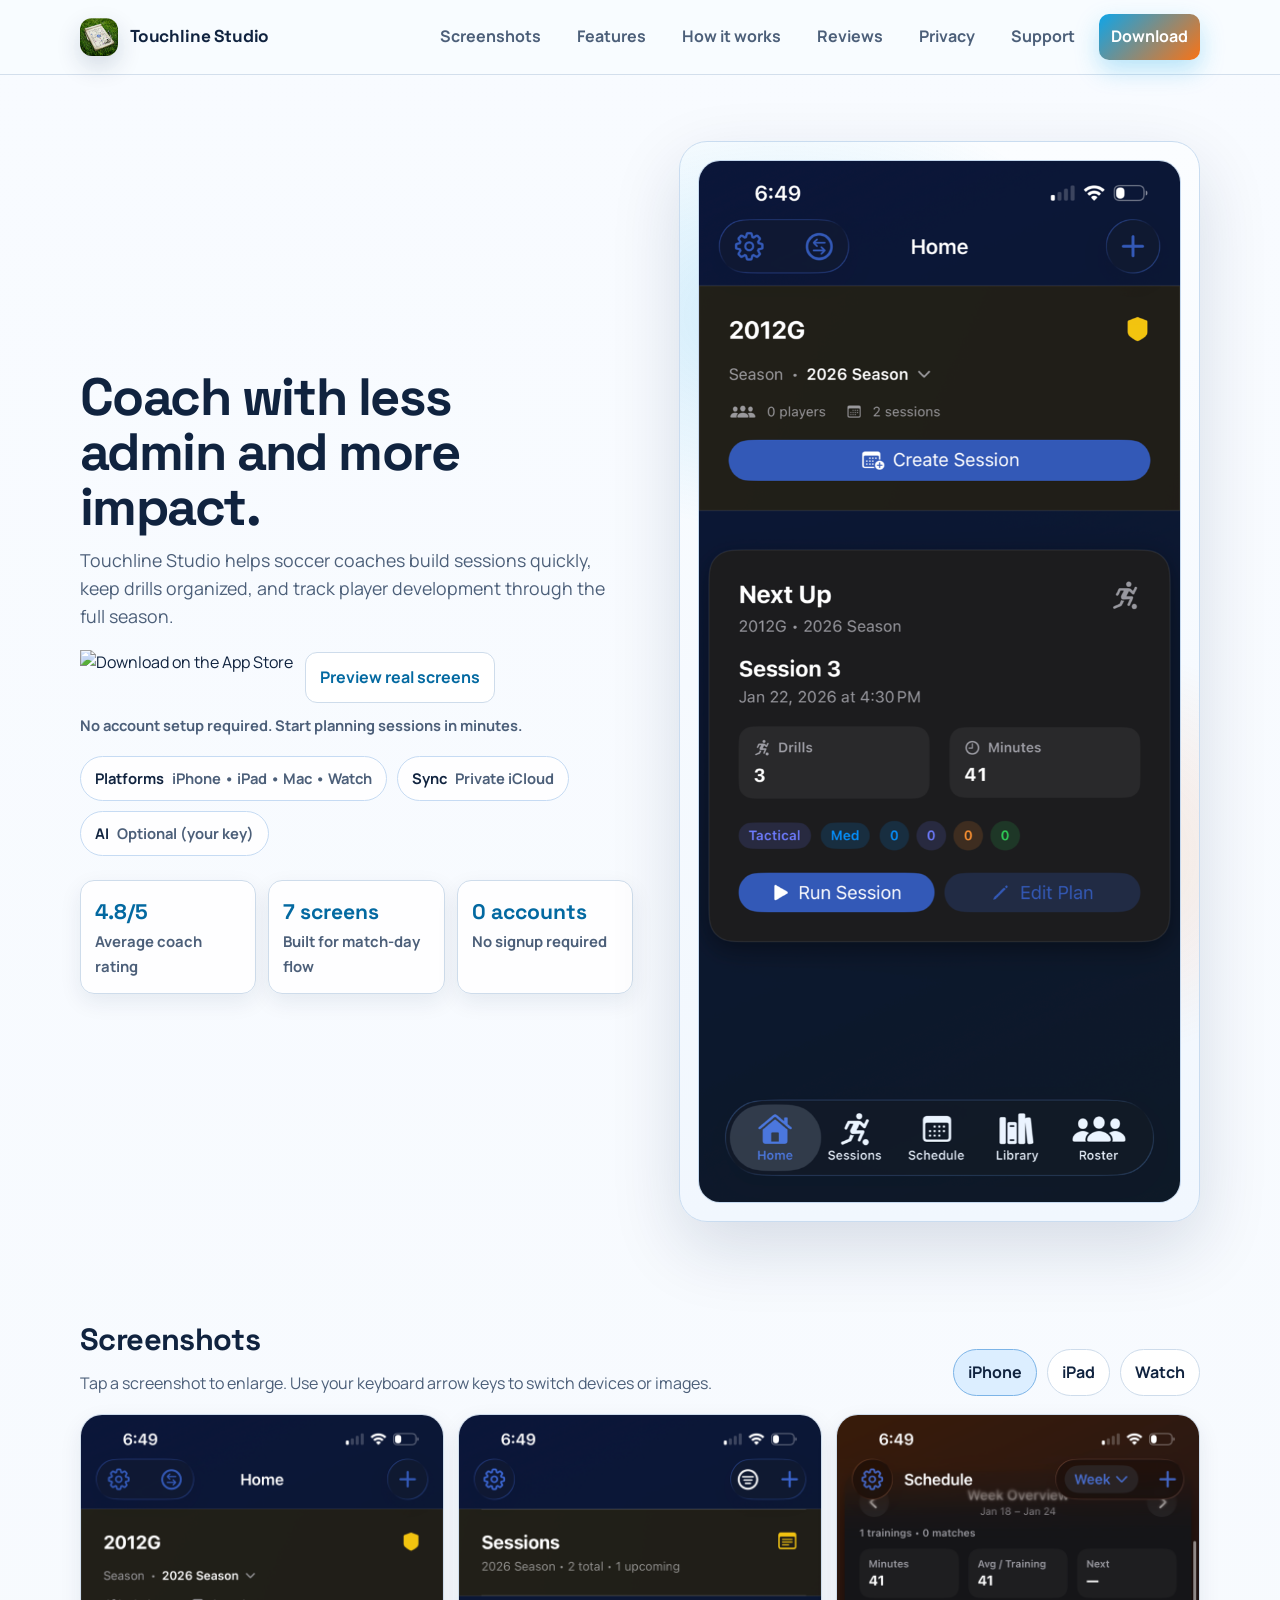
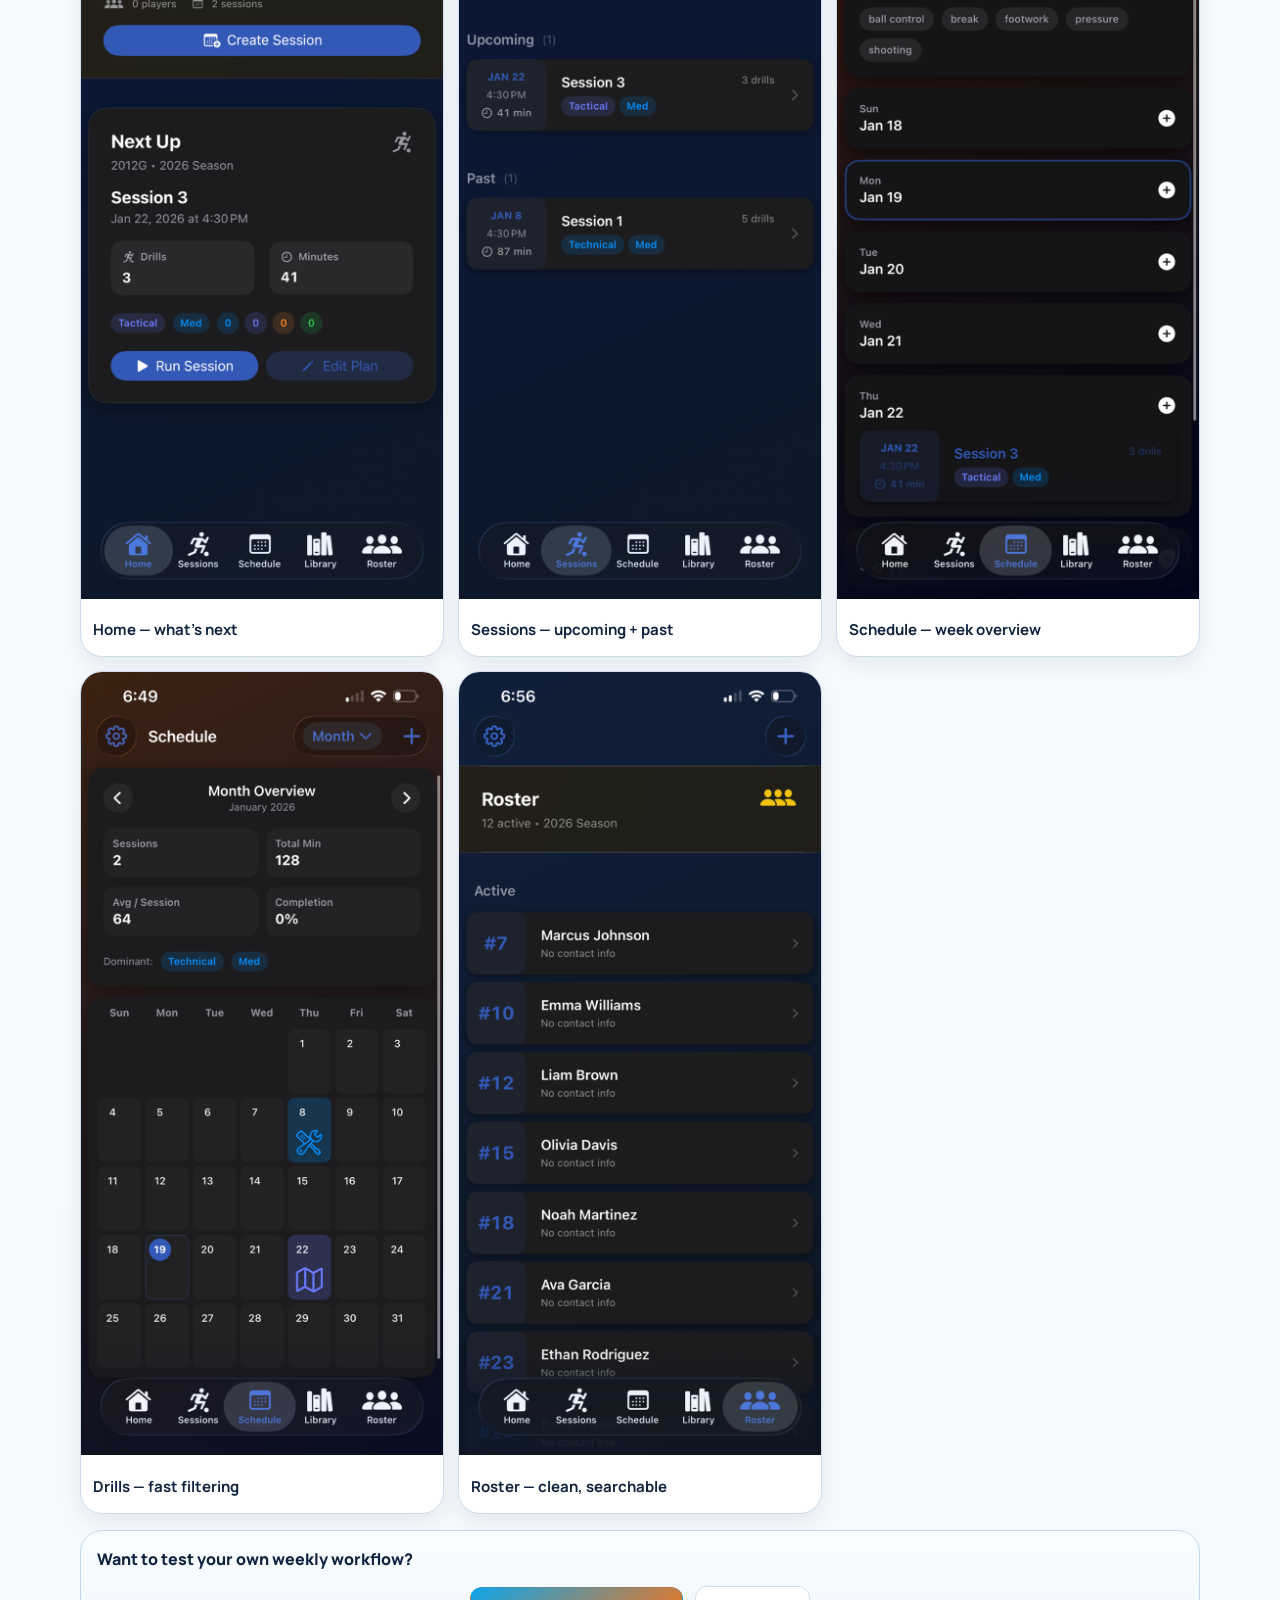
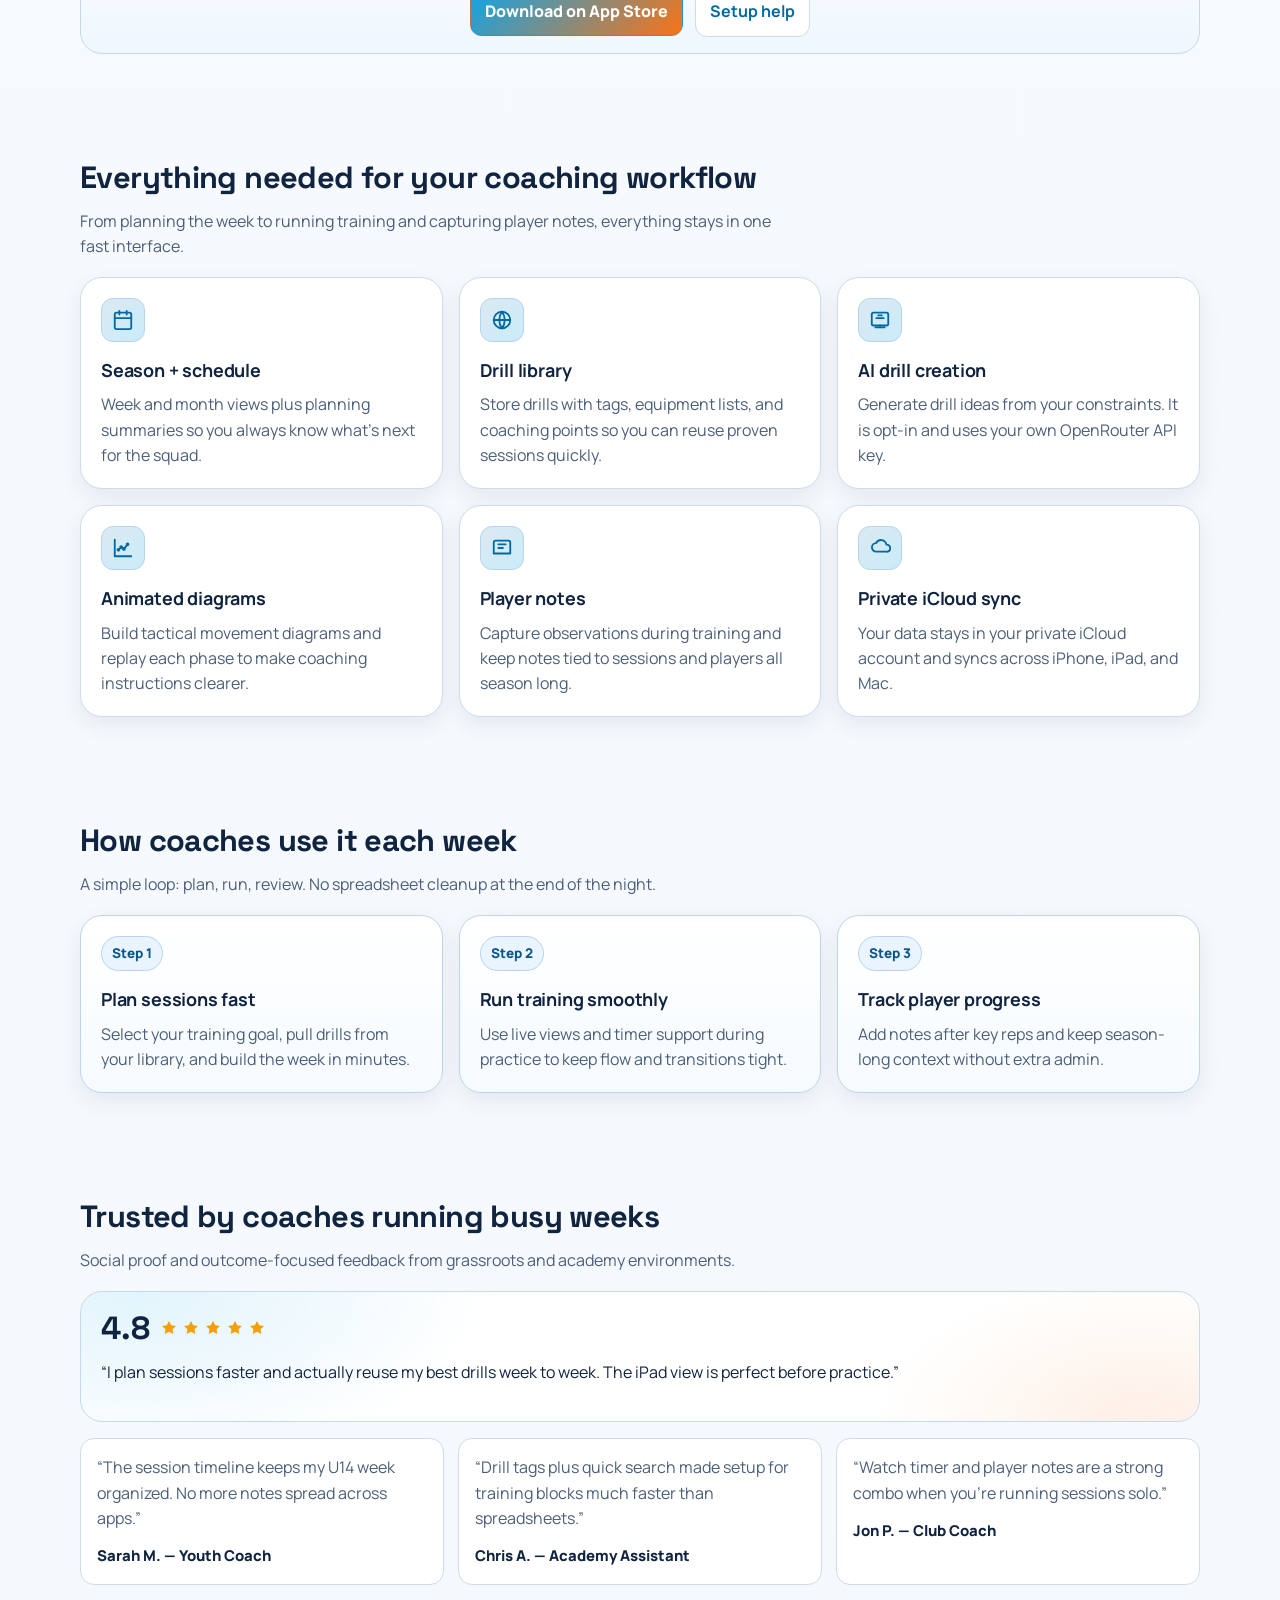
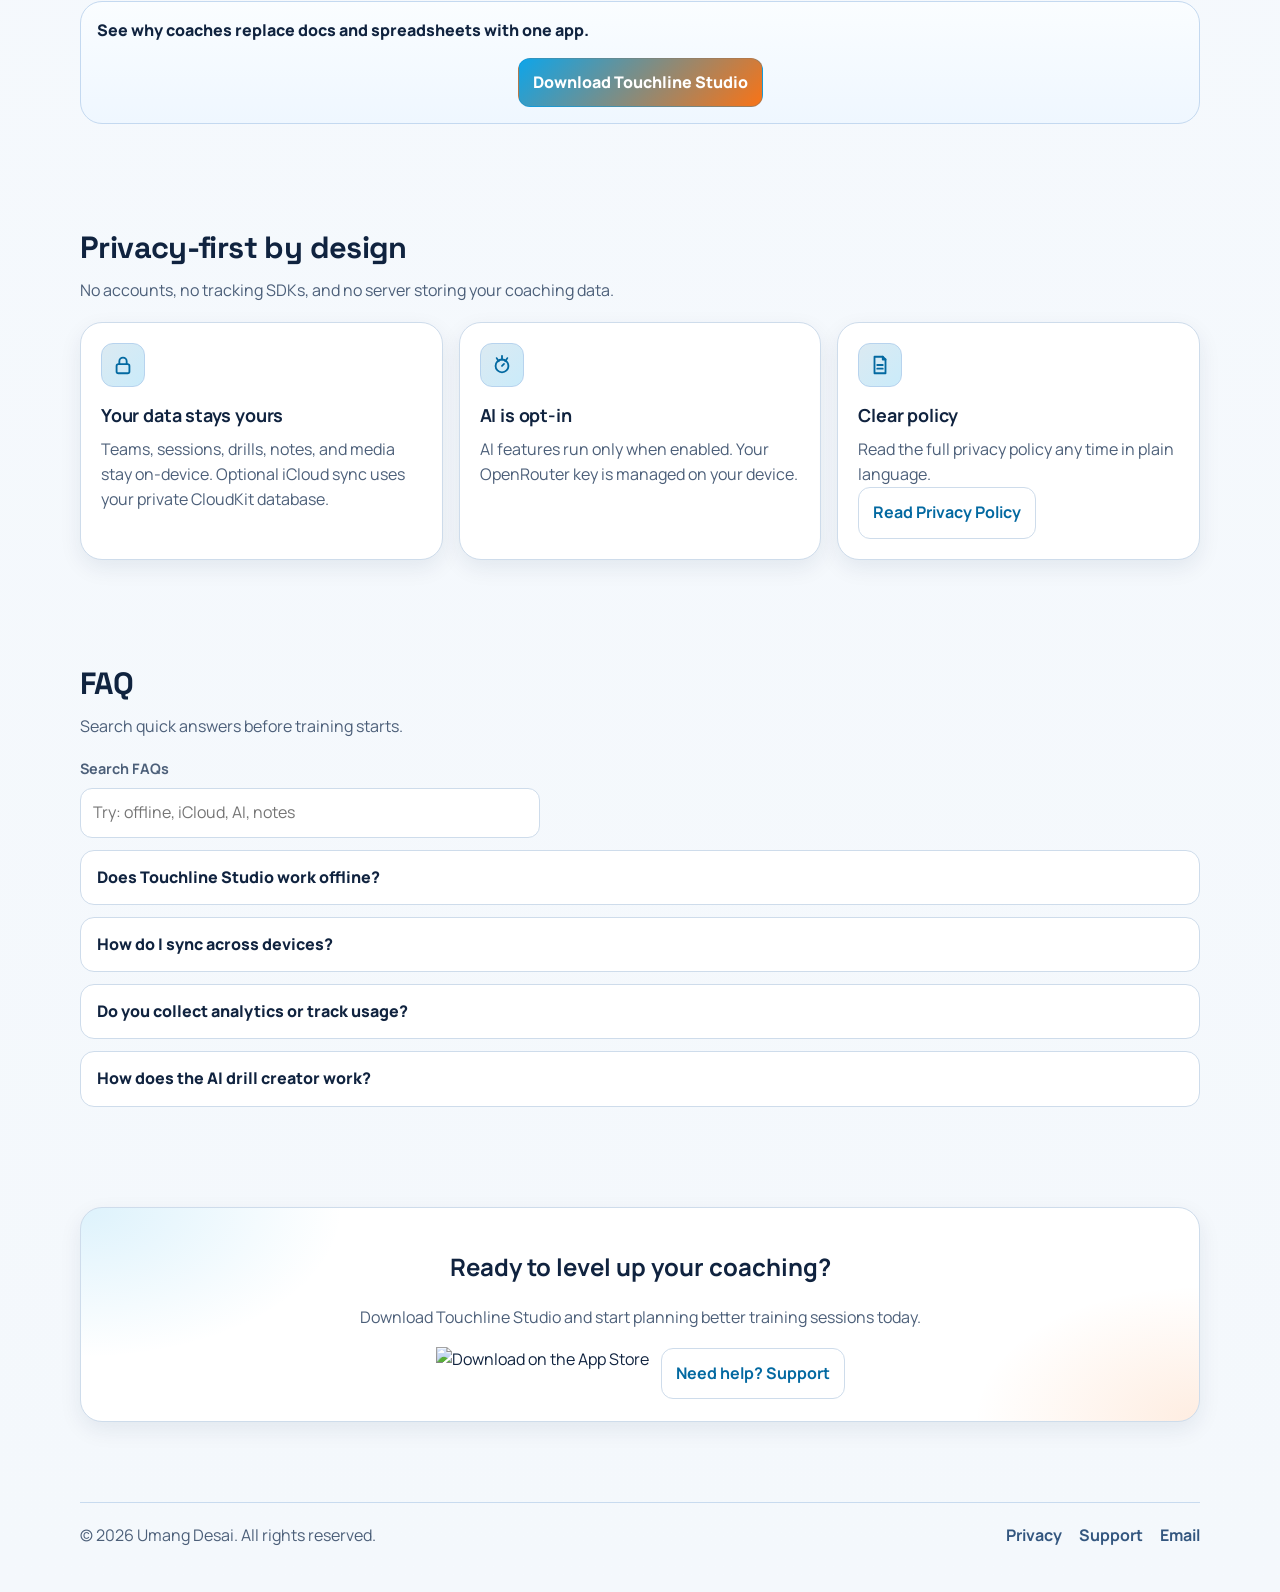
==== commit fc3eafd9: "Update contact email to umangd03@gmail.com across all pages" ====
--- a/docs/index.html
+++ b/docs/index.html
@@ -471,7 +471,7 @@
             <div>
                 <a href="privacy.html" data-track="footer_privacy">Privacy</a>
                 <a href="support.html" data-track="footer_support">Support</a>
-                <a href="mailto:touchlinestudio@umangdesai.com" data-track="footer_email">Email</a>
+                <a href="mailto:umangd03@gmail.com" data-track="footer_email">Email</a>
             </div>
         </div>
     </footer>
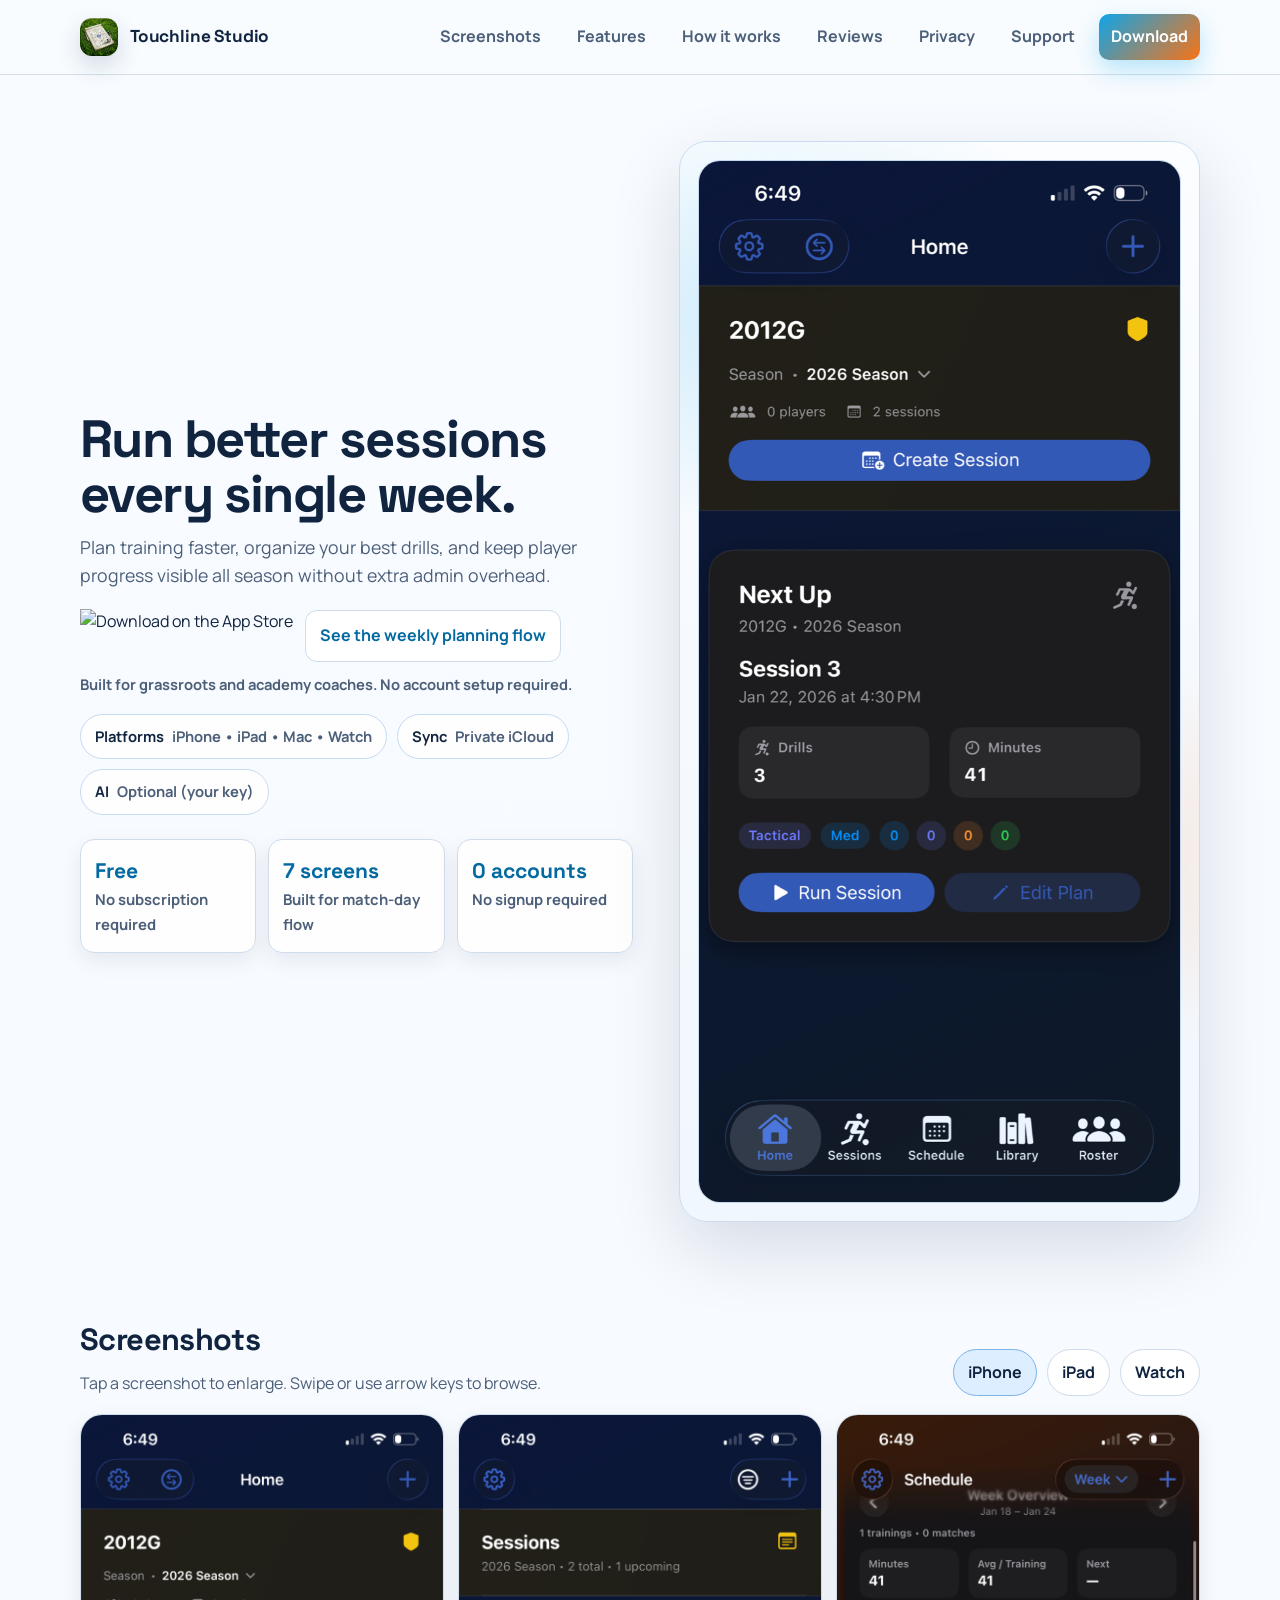
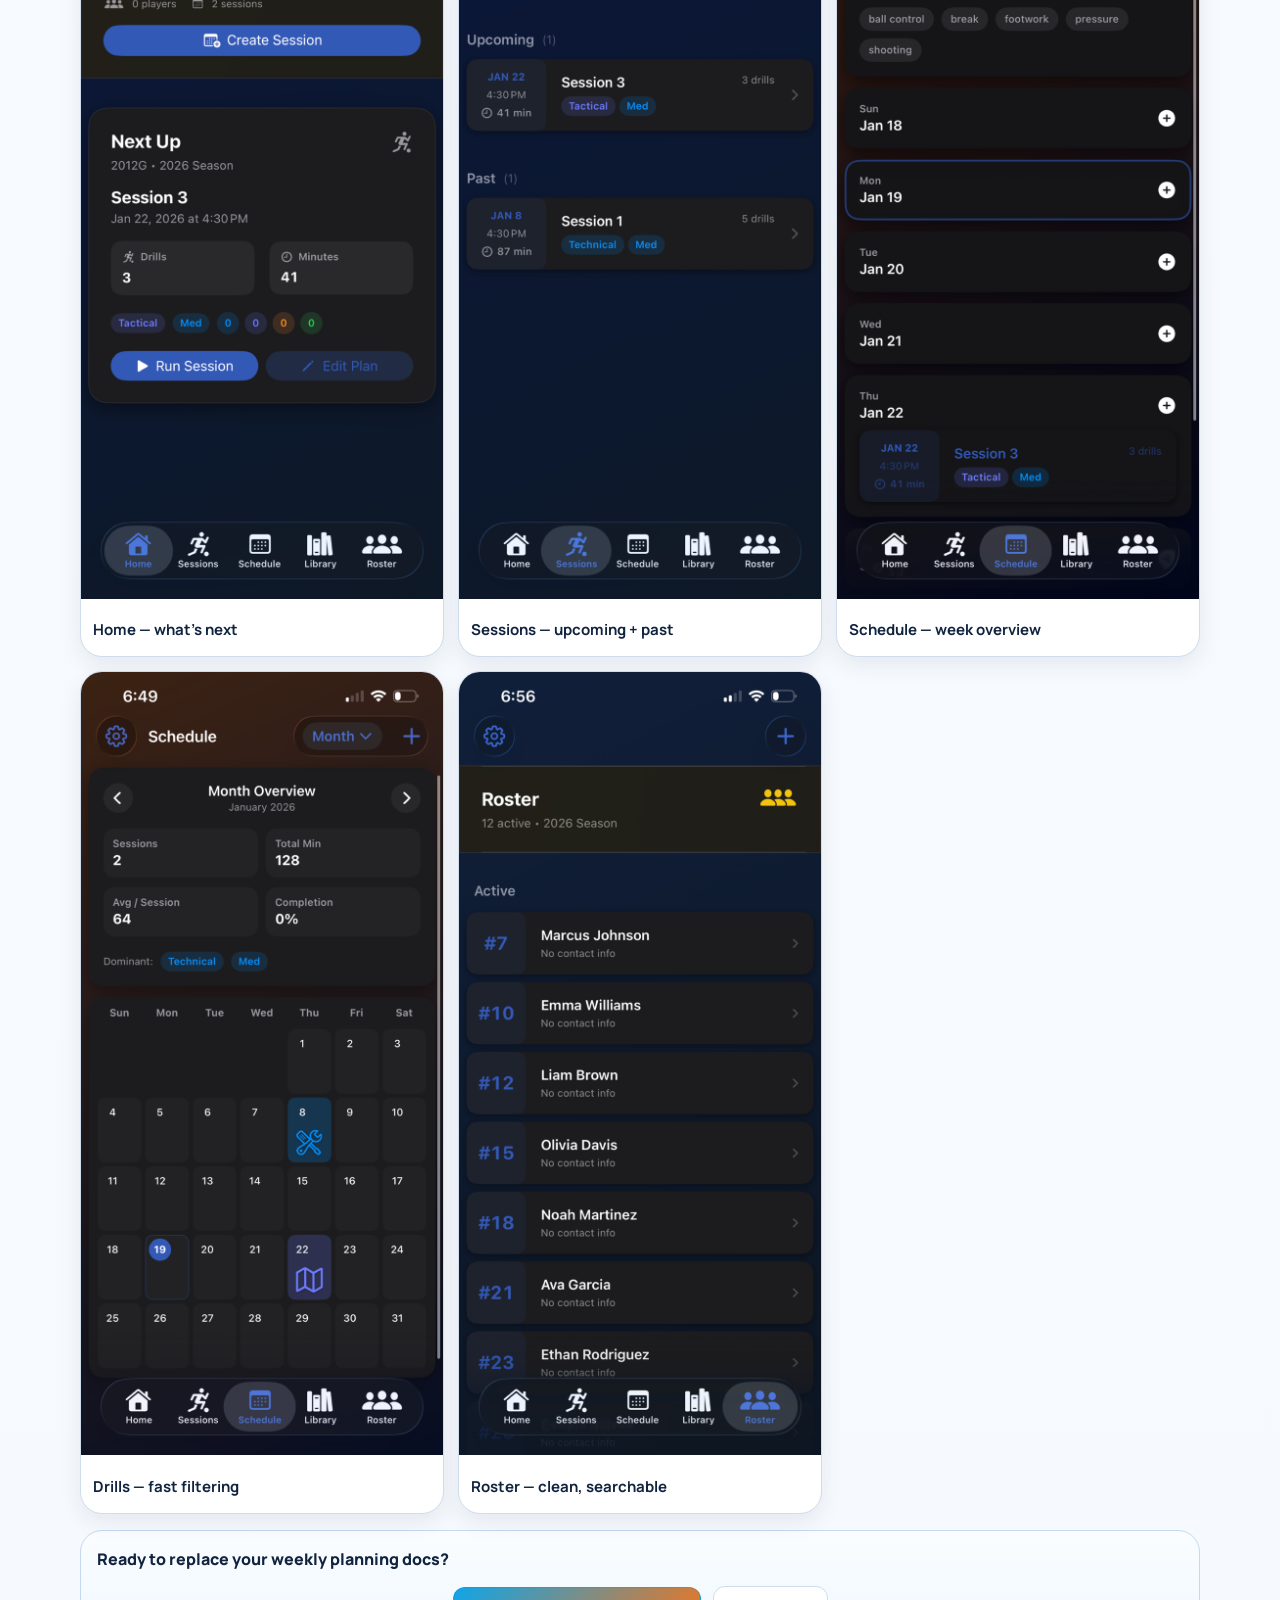
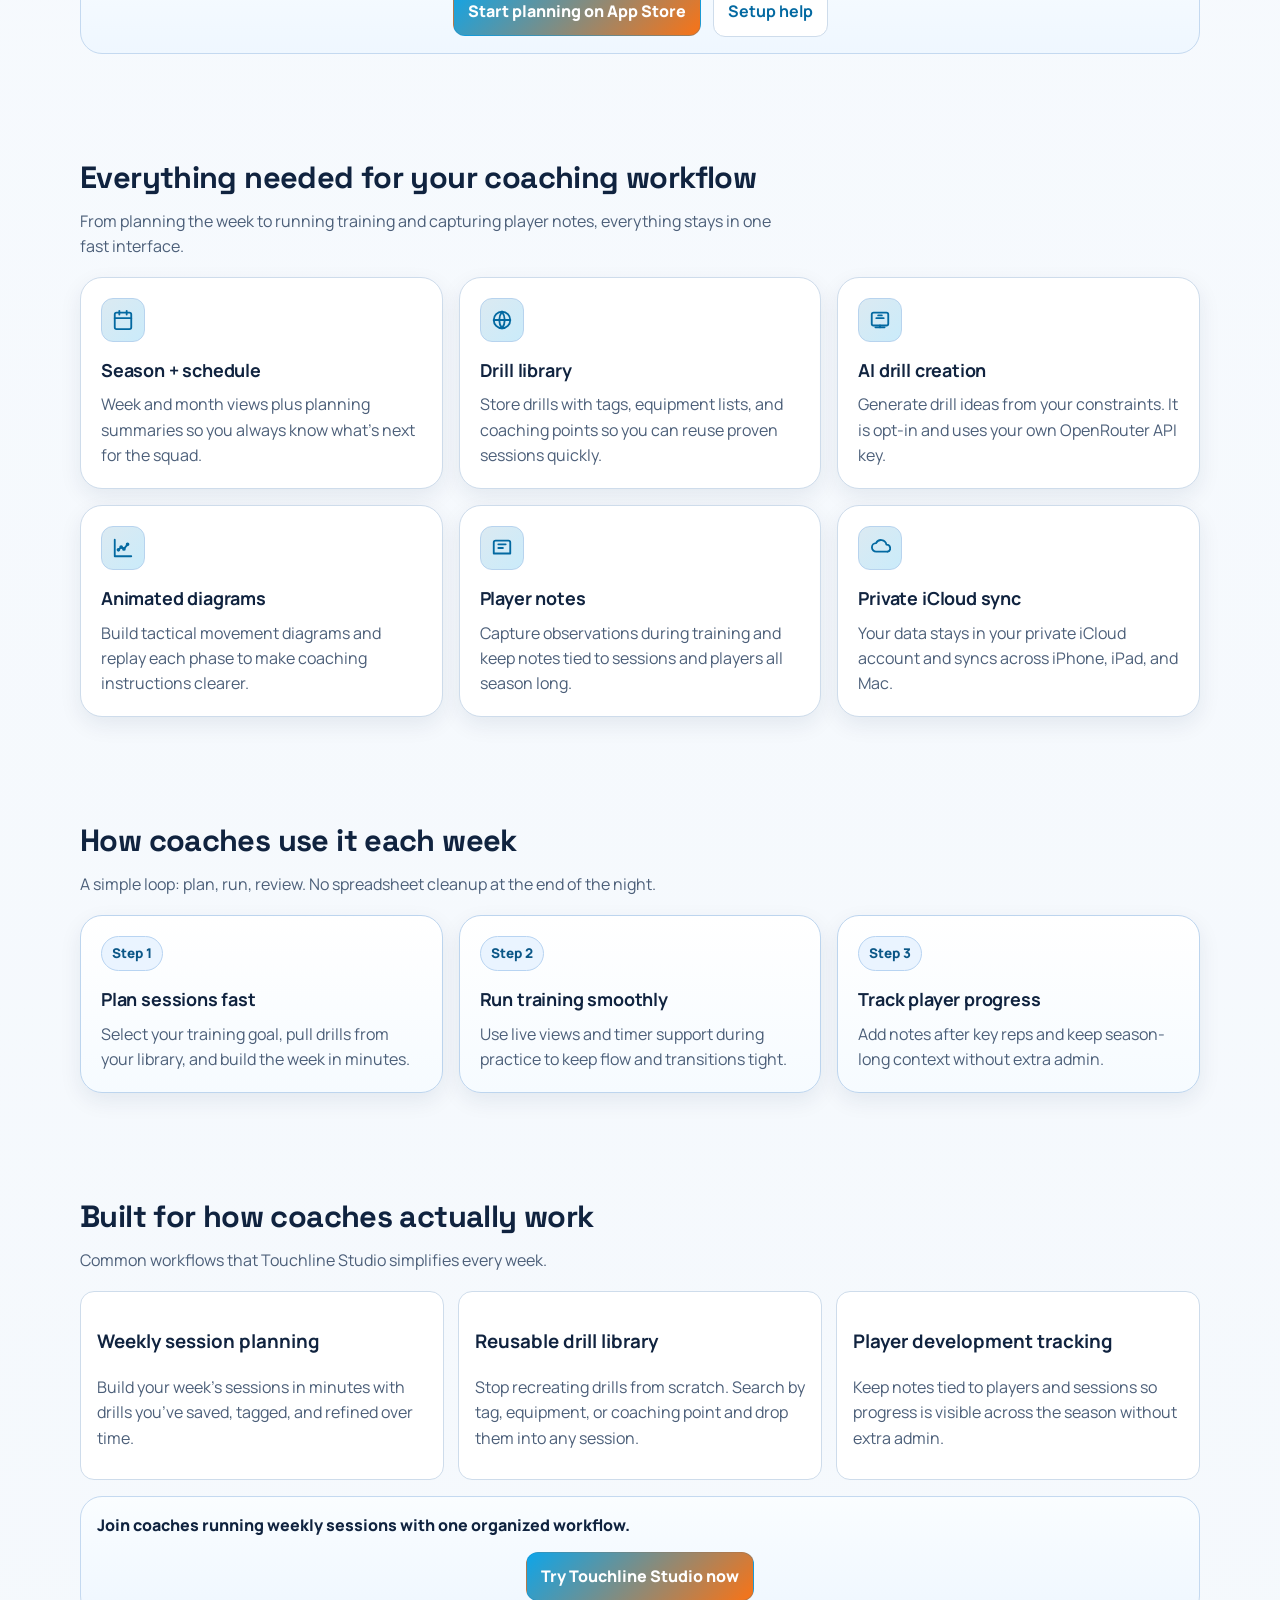
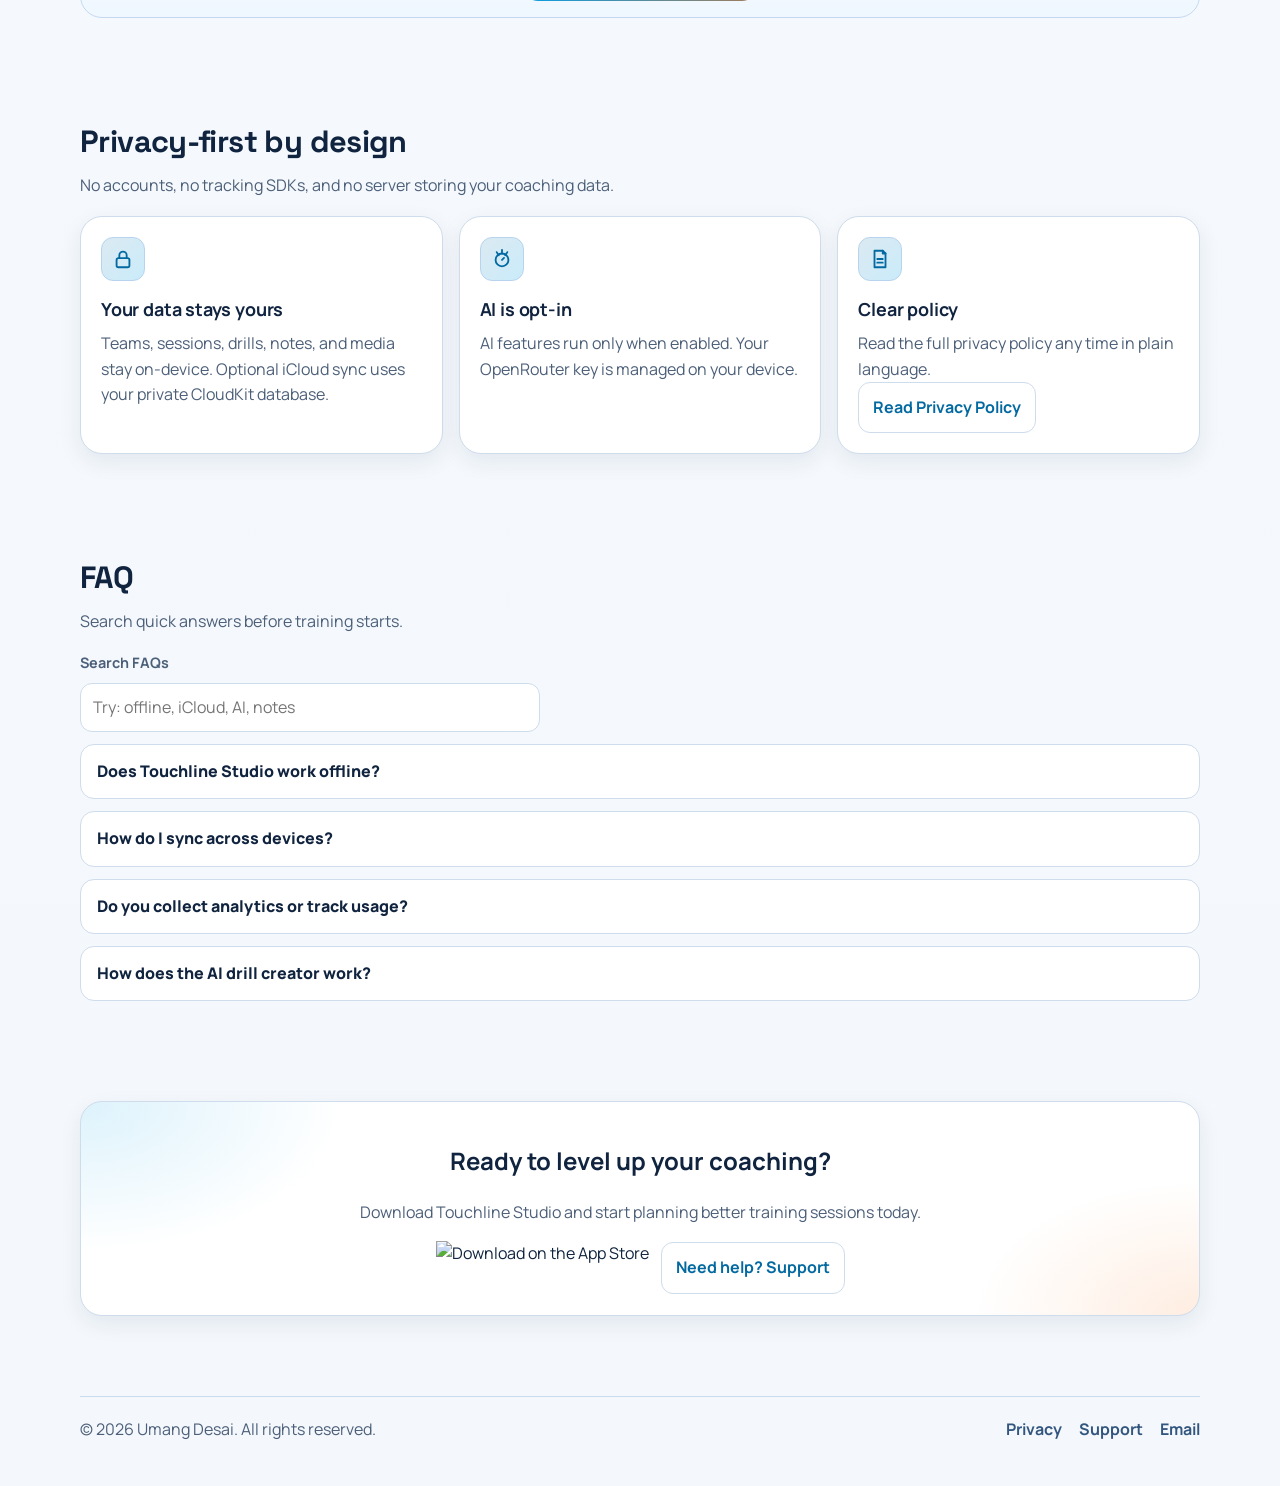
==== commit e49cc754: "Update developer contact email to soccerfitnesstracker@gmail.com" ====
--- a/docs/index.html
+++ b/docs/index.html
@@ -11,7 +11,7 @@
     <meta property="og:title" content="Touchline Studio — Soccer Coaching Planner">
     <meta property="og:description" content="Plan sessions, build a drill library, generate drills with AI, and track player development across the season.">
     <meta property="og:type" content="website">
-    <meta property="og:image" content="assets/screenshots/iphone-home.png">
+    <meta property="og:image" content="https://umang-desai.github.io/touchlinestudio-pages/assets/screenshots/iphone-home.png">
     <meta name="twitter:card" content="summary_large_image">
 
     <link rel="icon" href="assets/icons/app-icon.png" type="image/png">
@@ -98,8 +98,8 @@
 
                         <div class="trust-strip" aria-label="Coach outcomes">
                             <div class="stat-chip">
-                                <span class="value">4.8/5</span>
-                                <span class="label">Average coach rating</span>
+                                <span class="value">Free</span>
+                                <span class="label">No subscription required</span>
                             </div>
                             <div class="stat-chip">
                                 <span class="value">7 screens</span>
@@ -126,7 +126,7 @@
                 <div class="section-header">
                     <div>
                         <h2 id="screenshots-heading">Screenshots</h2>
-                        <p>Tap a screenshot to enlarge. Use your keyboard arrow keys to switch devices or images.</p>
+                        <p>Tap a screenshot to enlarge. Swipe or use arrow keys to browse.</p>
                     </div>
                     <div class="tabs" role="tablist" aria-label="Screenshot device tabs">
                         <button class="tab-btn" data-tab-button="iphone" role="tab" aria-selected="true" data-track="tab_iphone">iPhone</button>
@@ -296,37 +296,23 @@
             <div class="container">
                 <div class="section-header">
                     <div>
-                        <h2 id="reviews-heading">Trusted by coaches running busy weeks</h2>
-                        <p>Social proof and outcome-focused feedback from grassroots and academy environments.</p>
-                    </div>
-                </div>
-
-                <div class="review-summary">
-                    <div class="score">
-                        <strong>4.8</strong>
-                        <span class="star-row" aria-label="4.8 out of 5 stars">
-                            <svg viewBox="0 0 24 24" fill="currentColor"><path d="M12 2.5l2.9 5.8 6.4.9-4.6 4.5 1.1 6.3-5.8-3.1-5.8 3.1 1.1-6.3L2.7 9.2l6.4-.9L12 2.5z"></path></svg>
-                            <svg viewBox="0 0 24 24" fill="currentColor"><path d="M12 2.5l2.9 5.8 6.4.9-4.6 4.5 1.1 6.3-5.8-3.1-5.8 3.1 1.1-6.3L2.7 9.2l6.4-.9L12 2.5z"></path></svg>
-                            <svg viewBox="0 0 24 24" fill="currentColor"><path d="M12 2.5l2.9 5.8 6.4.9-4.6 4.5 1.1 6.3-5.8-3.1-5.8 3.1 1.1-6.3L2.7 9.2l6.4-.9L12 2.5z"></path></svg>
-                            <svg viewBox="0 0 24 24" fill="currentColor"><path d="M12 2.5l2.9 5.8 6.4.9-4.6 4.5 1.1 6.3-5.8-3.1-5.8 3.1 1.1-6.3L2.7 9.2l6.4-.9L12 2.5z"></path></svg>
-                            <svg viewBox="0 0 24 24" fill="currentColor"><path d="M12 2.5l2.9 5.8 6.4.9-4.6 4.5 1.1 6.3-5.8-3.1-5.8 3.1 1.1-6.3L2.7 9.2l6.4-.9L12 2.5z"></path></svg>
-                        </span>
-                    </div>
-                    <p>“I plan sessions faster and actually reuse my best drills week to week. The iPad view is perfect before practice.”</p>
+                        <h2 id="reviews-heading">Built for how coaches actually work</h2>
+                        <p>Common workflows that Touchline Studio simplifies every week.</p>
+                    </div>
                 </div>
 
                 <div class="review-grid">
                     <article class="review-card">
-                        <p>“The session timeline keeps my U14 week organized. No more notes spread across apps.”</p>
-                        <span class="author">Sarah M. — Youth Coach</span>
+                        <h3>Weekly session planning</h3>
+                        <p>Build your week’s sessions in minutes with drills you’ve saved, tagged, and refined over time.</p>
                     </article>
                     <article class="review-card">
-                        <p>“Drill tags plus quick search made setup for training blocks much faster than spreadsheets.”</p>
-                        <span class="author">Chris A. — Academy Assistant</span>
+                        <h3>Reusable drill library</h3>
+                        <p>Stop recreating drills from scratch. Search by tag, equipment, or coaching point and drop them into any session.</p>
                     </article>
                     <article class="review-card">
-                        <p>“Watch timer and player notes are a strong combo when you’re running sessions solo.”</p>
-                        <span class="author">Jon P. — Club Coach</span>
+                        <h3>Player development tracking</h3>
+                        <p>Keep notes tied to players and sessions so progress is visible across the season without extra admin.</p>
                     </article>
                 </div>
 
@@ -471,7 +457,7 @@
             <div>
                 <a href="privacy.html" data-track="footer_privacy">Privacy</a>
                 <a href="support.html" data-track="footer_support">Support</a>
-                <a href="mailto:umangd03@gmail.com" data-track="footer_email">Email</a>
+                <a href="mailto:soccerfitnesstracker@gmail.com" data-track="footer_email">Email</a>
             </div>
         </div>
     </footer>
